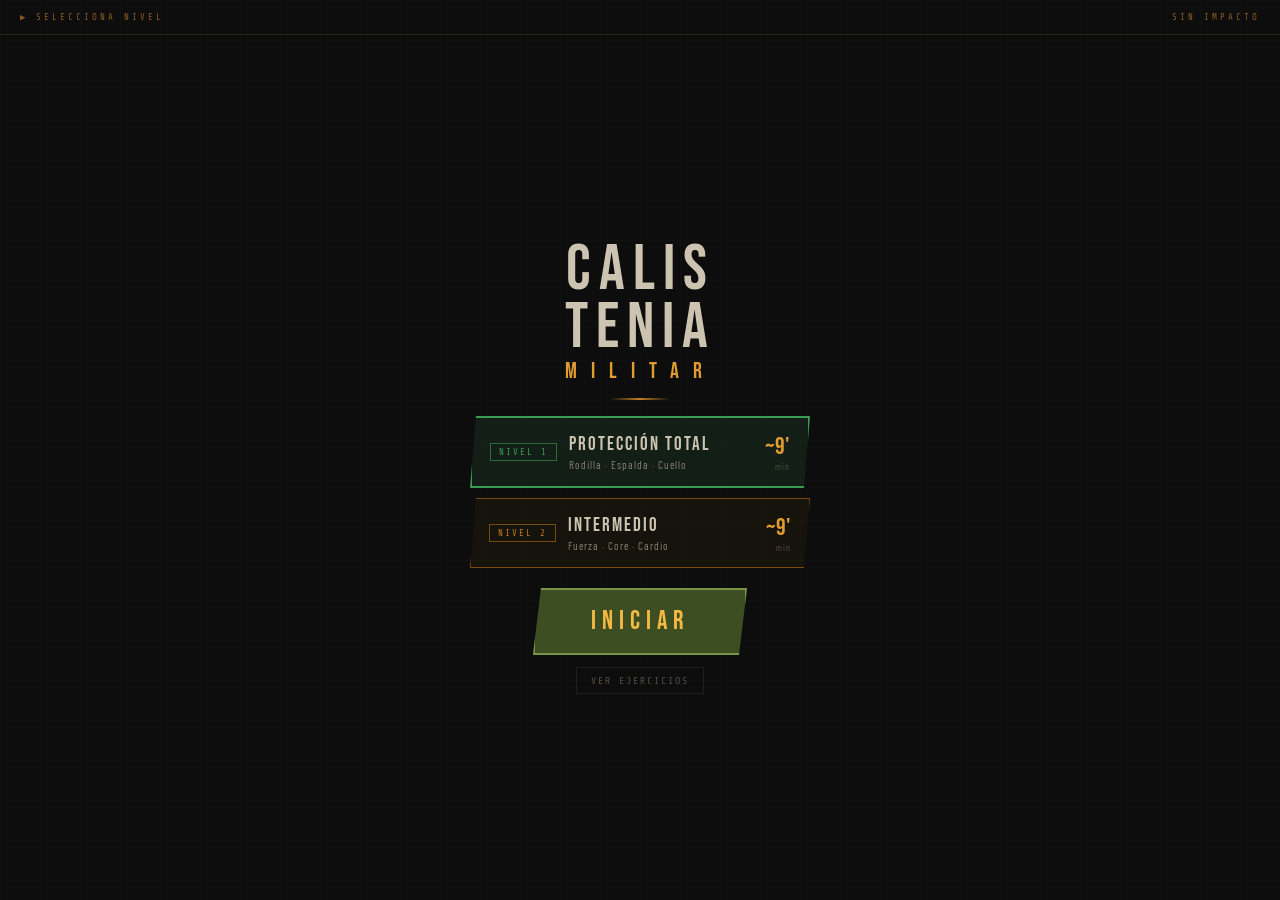
==== calistenia-militar.html @ f446f32b "calistenia app" ====
<!DOCTYPE html>
<html lang="es">
<head>
<meta charset="UTF-8">
<meta name="viewport" content="width=device-width, initial-scale=1.0, user-scalable=no">
<meta name="theme-color" content="#0d0d0d">
<meta name="apple-mobile-web-app-capable" content="yes">
<meta name="mobile-web-app-capable" content="yes">
<title>CALISTENIA MILITAR</title>
<link href="https://fonts.googleapis.com/css2?family=Bebas+Neue&family=Share+Tech+Mono&family=Barlow+Condensed:wght@300;400;600;700&display=swap" rel="stylesheet">
<style>
* { margin:0; padding:0; box-sizing:border-box; -webkit-tap-highlight-color:transparent; user-select:none; }
:root {
  --bg:#0d0d0d; --bg2:#151515; --bg3:#1e1e1e;
  --olive:#3d4f22; --olive2:#5a7032; --olive3:#7a9445;
  --amber:#c17f24; --amber2:#e09c2e; --amber3:#f5b942;
  --rest:#1a4a5c; --rest2:#2a7a9c; --rest3:#3aaecf;
  --text:#ccc4b0; --text2:#8a8070; --text3:#554e42;
  --l1:#2a6b3c; --l1b:#3a9b55;
  --l2:#7a4a0a; --l2b:#c07820;
  --skip:#5c2a0a; --skipb:#c04010; --skipl:#ff6030;
}
html,body { height:100%; overflow:hidden; background:var(--bg); font-family:'Barlow Condensed',sans-serif; color:var(--text); }
.screen { display:none; flex-direction:column; height:100vh; }
.screen.active { display:flex; }

/* ── HOME ── */
#home { background:var(--bg); position:relative; overflow:hidden; }
.home-grid { position:absolute; inset:0; background-image:linear-gradient(rgba(61,79,34,0.07) 1px,transparent 1px),linear-gradient(90deg,rgba(61,79,34,0.07) 1px,transparent 1px); background-size:40px 40px; }
.home-topbar { position:relative; z-index:2; display:flex; justify-content:space-between; align-items:center; padding:12px 20px; border-bottom:1px solid rgba(61,79,34,0.4); }
.top-tag { font-family:'Share Tech Mono',monospace; font-size:9px; letter-spacing:3px; color:var(--amber); opacity:0.7; }
.home-body { flex:1; display:flex; flex-direction:column; align-items:center; justify-content:center; position:relative; z-index:2; padding:16px 20px; gap:0; }
.app-title { font-family:'Bebas Neue',sans-serif; font-size:64px; letter-spacing:8px; line-height:0.9; text-align:center; color:var(--text); }
.app-title span { display:block; font-size:22px; letter-spacing:14px; color:var(--amber2); margin-top:6px; }
.divider { width:60px; height:2px; background:linear-gradient(90deg,transparent,var(--amber),transparent); margin:16px 0; }
.level-selector { width:100%; max-width:340px; display:flex; flex-direction:column; gap:10px; margin-bottom:20px; }
.level-card { border:1px solid; padding:14px 18px; cursor:pointer; display:flex; align-items:center; justify-content:space-between; transition:all 0.2s; clip-path:polygon(6px 0%,100% 0%,calc(100% - 6px) 100%,0% 100%); }
.level-card:active { transform:scale(0.98); }
.level-card.selected { border-width:2px; }
.level-card.lv1 { border-color:var(--l1); background:rgba(42,107,60,0.08); }
.level-card.lv1.selected { border-color:var(--l1b); background:rgba(42,107,60,0.18); }
.level-card.lv2 { border-color:var(--l2); background:rgba(122,74,10,0.08); }
.level-card.lv2.selected { border-color:var(--l2b); background:rgba(122,74,10,0.18); }
.level-badge { font-family:'Share Tech Mono',monospace; font-size:9px; letter-spacing:2px; padding:3px 8px; border:1px solid; }
.lv1 .level-badge { color:var(--l1b); border-color:var(--l1); }
.lv2 .level-badge { color:var(--l2b); border-color:var(--l2); }
.level-info { flex:1; padding:0 12px; }
.level-name { font-family:'Bebas Neue',sans-serif; font-size:19px; letter-spacing:2px; color:var(--text); }
.level-desc { font-size:11px; color:var(--text2); letter-spacing:1px; margin-top:2px; }
.level-stats .ls-v { font-family:'Bebas Neue',sans-serif; font-size:24px; color:var(--amber2); text-align:right; }
.level-stats .ls-l { font-size:9px; letter-spacing:1px; color:var(--text3); text-align:right; }
.btn-start { background:var(--olive); border:2px solid var(--olive3); color:var(--amber3); font-family:'Bebas Neue',sans-serif; font-size:26px; letter-spacing:6px; padding:16px 56px; cursor:pointer; clip-path:polygon(8px 0%,100% 0%,calc(100% - 8px) 100%,0% 100%); transition:all 0.15s; }
.btn-start:active { transform:scale(0.97); }
.btn-text { font-family:'Share Tech Mono',monospace; font-size:10px; letter-spacing:2px; color:var(--text3); background:none; border:1px solid var(--bg3); padding:7px 14px; cursor:pointer; margin-top:12px; }
.btn-text:active { color:var(--text2); }

/* ── COUNTDOWN ── */
.countdown-overlay { display:none; position:fixed; inset:0; background:rgba(0,0,0,0.92); z-index:300; flex-direction:column; align-items:center; justify-content:center; gap:12px; }
.countdown-overlay.active { display:flex; }
.cd-num { font-family:'Bebas Neue',sans-serif; font-size:150px; color:var(--amber3); line-height:1; animation:cdpop 1s ease-out; }
@keyframes cdpop { 0%{transform:scale(1.5);opacity:0} 40%{opacity:1} 100%{transform:scale(1);opacity:1} }
.cd-label { font-family:'Share Tech Mono',monospace; font-size:11px; letter-spacing:6px; color:var(--text2); }

/* ── WORKOUT ── */
#workout { background:var(--bg); position:relative; overflow:hidden; }
.phase-bg { position:absolute; inset:0; opacity:0; transition:opacity 0.4s; pointer-events:none; }
.phase-bg.exercise { background:radial-gradient(ellipse at 50% 40%,rgba(61,79,34,0.14) 0%,transparent 70%); }
.phase-bg.rest { background:radial-gradient(ellipse at 50% 40%,rgba(26,74,92,0.2) 0%,transparent 70%); }
.phase-bg.on { opacity:1; }
.w-topbar { position:relative; z-index:2; display:flex; justify-content:space-between; align-items:center; padding:10px 16px; border-bottom:1px solid var(--bg3); }
.btn-back { font-family:'Share Tech Mono',monospace; font-size:10px; letter-spacing:2px; color:var(--text2); background:none; border:1px solid var(--bg3); padding:5px 10px; cursor:pointer; }
.btn-back:active { color:var(--text); }
.ex-counter { font-family:'Bebas Neue',sans-serif; font-size:17px; letter-spacing:3px; color:var(--text2); }
.ex-counter span { color:var(--amber2); }
.level-indicator { font-family:'Share Tech Mono',monospace; font-size:9px; letter-spacing:2px; padding:4px 8px; border:1px solid; }
.level-indicator.lv1 { color:var(--l1b); border-color:var(--l1); }
.level-indicator.lv2 { color:var(--l2b); border-color:var(--l2); }
.progress-track { position:relative; z-index:2; height:3px; background:var(--bg3); }
.progress-fill { height:100%; background:linear-gradient(90deg,var(--olive2),var(--amber2)); transition:width 0.5s ease; }

/* Main workout */
.w-main { flex:1; display:flex; flex-direction:column; align-items:center; justify-content:space-between; padding:10px 16px 10px; position:relative; z-index:2; }

.phase-tag { font-family:'Share Tech Mono',monospace; font-size:11px; letter-spacing:5px; padding:4px 16px; border:1px solid; transition:all 0.3s; }
.phase-tag.exercise { color:var(--olive3); border-color:var(--olive3); background:rgba(61,79,34,0.15); }
.phase-tag.rest { color:var(--rest3); border-color:var(--rest2); background:rgba(26,74,92,0.18); }

.ex-name { text-align:center; padding:0 8px; }
.ex-name h2 { font-family:'Bebas Neue',sans-serif; font-size:clamp(22px,6vw,40px); letter-spacing:2px; line-height:1.05; color:var(--text); }
.side-tag { font-family:'Bebas Neue',sans-serif; font-size:12px; letter-spacing:4px; padding:2px 10px; margin-top:3px; background:rgba(193,127,36,0.15); border:1px solid var(--amber); color:var(--amber2); display:none; }
.side-tag.visible { display:inline-block; }

/* Ring row */
.ring-row { display:flex; align-items:center; justify-content:center; gap:10px; width:100%; }

/* Botón PAUSA — grande, color neutro */
.btn-pause {
  display:flex; flex-direction:column; align-items:center; justify-content:center;
  width:72px; height:80px; cursor:pointer;
  border:1px solid var(--bg3); background:var(--bg2);
  gap:5px; transition:all 0.15s; flex-shrink:0;
}
.btn-pause:active { background:var(--bg3); transform:scale(0.95); }
.btn-pause .bp-icon { font-size:26px; line-height:1; }
.btn-pause .bp-label { font-family:'Share Tech Mono',monospace; font-size:8px; letter-spacing:1px; color:var(--text2); }

/* Botón SKIP — grande, color naranja/rojo que destaca */
.btn-skip {
  display:flex; flex-direction:column; align-items:center; justify-content:center;
  width:72px; height:80px; cursor:pointer;
  border:1px solid var(--skipb); background:rgba(92,42,10,0.3);
  gap:5px; transition:all 0.15s; flex-shrink:0;
}
.btn-skip:active { background:rgba(92,42,10,0.6); transform:scale(0.95); }
.btn-skip .bs-icon { font-size:26px; line-height:1; color:var(--skipl); }
.btn-skip .bs-label { font-family:'Share Tech Mono',monospace; font-size:8px; letter-spacing:1px; color:var(--skipb); }

/* Anillo */
.ring-wrap { position:relative; width:158px; height:158px; flex-shrink:0; }
.ring-wrap svg { transform:rotate(-90deg); position:absolute; inset:0; }
.ring-bg { fill:none; stroke:var(--bg3); stroke-width:7; }
.ring-fill { fill:none; stroke-width:7; stroke-linecap:butt; transition:stroke-dashoffset 0.9s linear, stroke 0.3s; }
.ring-fill.exercise { stroke:var(--olive3); }
.ring-fill.rest { stroke:var(--rest3); }
.timer-inner { position:absolute; inset:0; display:flex; flex-direction:column; align-items:center; justify-content:center; }
.t-num { font-family:'Bebas Neue',sans-serif; font-size:66px; line-height:1; transition:color 0.3s; }
.t-num.exercise { color:var(--amber3); }
.t-num.rest { color:var(--rest3); }
.t-num.urgent { color:#c0392b; animation:urg 0.45s infinite alternate; }
@keyframes urg { from{opacity:1} to{opacity:0.5} }
.t-unit { font-family:'Share Tech Mono',monospace; font-size:9px; letter-spacing:4px; color:var(--text3); margin-top:-4px; }

/* Panel pausa */
.pause-panel { background:rgba(193,127,36,0.08); border:1px solid rgba(193,127,36,0.3); padding:8px 14px; width:100%; max-width:300px; text-align:center; transition:opacity 0.2s; }
.pause-panel.hidden { opacity:0; pointer-events:none; }
.pause-panel .pp-label { font-family:'Share Tech Mono',monospace; font-size:8px; letter-spacing:3px; color:var(--text3); margin-bottom:4px; }
.pause-panel .pp-next { font-family:'Bebas Neue',sans-serif; font-size:18px; letter-spacing:2px; color:var(--amber2); line-height:1.1; }
.pause-panel .pp-side { font-size:11px; letter-spacing:2px; color:var(--olive3); margin-top:2px; min-height:14px; }
.pause-panel .pp-paused { font-family:'Share Tech Mono',monospace; font-size:9px; letter-spacing:3px; color:var(--rest3); margin-top:4px; display:none; }
.pause-panel .pp-paused.visible { display:block; }

/* Dots */
.dots-row { display:flex; gap:5px; flex-wrap:wrap; justify-content:center; max-width:280px; }
.dot { width:9px; height:9px; border-radius:1px; background:var(--bg3); border:1px solid var(--bg3); transition:all 0.3s; }
.dot.done { background:var(--olive3); border-color:var(--olive3); }
.dot.curr { background:var(--amber2); border-color:var(--amber3); box-shadow:0 0 6px var(--amber3); }

/* ── DONE ── */
#done { background:var(--bg); align-items:center; justify-content:center; gap:14px; padding:40px 24px; text-align:center; }
.done-icon { font-size:60px; }
.done-title { font-family:'Bebas Neue',sans-serif; font-size:56px; letter-spacing:6px; color:var(--amber3); line-height:1; }
.done-sub { font-size:14px; letter-spacing:3px; color:var(--text2); text-transform:uppercase; }
.done-stats { display:flex; gap:48px; margin:6px 0; }
.done-stat .v { font-family:'Bebas Neue',sans-serif; font-size:42px; color:var(--olive3); }
.done-stat .l { font-size:10px; letter-spacing:2px; color:var(--text3); }
.btn-again { background:var(--olive); border:2px solid var(--olive3); color:var(--amber3); font-family:'Bebas Neue',sans-serif; font-size:22px; letter-spacing:5px; padding:14px 44px; cursor:pointer; clip-path:polygon(8px 0%,100% 0%,calc(100% - 8px) 100%,0% 100%); }
.btn-again:active { transform:scale(0.97); }

/* ── MODAL ── */
.modal { display:none; position:fixed; inset:0; background:rgba(0,0,0,0.9); z-index:500; flex-direction:column; }
.modal.active { display:flex; }
.modal-hdr { display:flex; justify-content:space-between; align-items:center; padding:14px 20px; border-bottom:1px solid var(--olive); background:var(--bg2); }
.modal-title { font-family:'Bebas Neue',sans-serif; font-size:22px; letter-spacing:4px; color:var(--amber2); }
.btn-x { font-size:20px; color:var(--text2); background:none; border:none; cursor:pointer; padding:4px 8px; }
.modal-body { flex:1; overflow-y:auto; padding:20px; -webkit-overflow-scrolling:touch; }
.modal-tabs { display:flex; gap:8px; margin-bottom:18px; }
.tab-btn { flex:1; font-family:'Bebas Neue',sans-serif; font-size:16px; letter-spacing:2px; padding:10px; border:1px solid var(--bg3); background:var(--bg3); color:var(--text2); cursor:pointer; }
.tab-btn.active.lv1 { border-color:var(--l1b); color:var(--l1b); background:rgba(42,107,60,0.15); }
.tab-btn.active.lv2 { border-color:var(--l2b); color:var(--l2b); background:rgba(122,74,10,0.15); }
.howto-ex { margin-bottom:20px; border-left:2px solid var(--olive); padding-left:14px; }
.howto-num { font-family:'Share Tech Mono',monospace; font-size:9px; letter-spacing:2px; color:var(--amber); margin-bottom:4px; }
.howto-name { font-family:'Bebas Neue',sans-serif; font-size:19px; letter-spacing:2px; color:var(--text); margin-bottom:5px; }
.howto-how { font-size:13px; line-height:1.7; color:var(--text2); font-weight:300; }
.howto-feel { margin-top:5px; font-size:11px; color:var(--olive3); letter-spacing:1px; }
</style>
</head>
<body>

<!-- HOME -->
<div id="home" class="screen active">
  <div class="home-grid"></div>
  <div class="home-topbar">
    <span class="top-tag">▶ SELECCIONA NIVEL</span>
    <span class="top-tag">SIN IMPACTO</span>
  </div>
  <div class="home-body">
    <div class="app-title">CALIS<br>TENIA<span>MILITAR</span></div>
    <div class="divider"></div>
    <div class="level-selector">
      <div class="level-card lv1 selected" onclick="selectLevel(1)">
        <div class="level-badge">NIVEL 1</div>
        <div class="level-info">
          <div class="level-name">Protección Total</div>
          <div class="level-desc">Rodilla · Espalda · Cuello</div>
        </div>
        <div class="level-stats"><div class="ls-v">~9'</div><div class="ls-l">min</div></div>
      </div>
      <div class="level-card lv2" onclick="selectLevel(2)">
        <div class="level-badge">NIVEL 2</div>
        <div class="level-info">
          <div class="level-name">Intermedio</div>
          <div class="level-desc">Fuerza · Core · Cardio</div>
        </div>
        <div class="level-stats"><div class="ls-v">~9'</div><div class="ls-l">min</div></div>
      </div>
    </div>
    <button class="btn-start" onclick="startCountdown()">INICIAR</button>
    <button class="btn-text" onclick="openModal()">VER EJERCICIOS</button>
  </div>
</div>

<!-- COUNTDOWN -->
<div class="countdown-overlay" id="cdOverlay">
  <div class="cd-num" id="cdNum">3</div>
  <div class="cd-label">PREPÁRATE</div>
</div>

<!-- WORKOUT -->
<div id="workout" class="screen">
  <div class="phase-bg exercise on" id="phaseBg"></div>
  <div class="w-topbar">
    <button class="btn-back" onclick="goHome()">← SALIR</button>
    <div class="ex-counter">EJ <span id="exNum">1</span>/<span id="exTotal">14</span></div>
    <div class="level-indicator lv1" id="levelInd">NV1</div>
  </div>
  <div class="progress-track"><div class="progress-fill" id="progFill" style="width:0%"></div></div>

  <div class="w-main">
    <div class="phase-tag exercise" id="phaseTag">TRABAJO</div>

    <div class="ex-name">
      <h2 id="exName">CARGANDO...</h2>
      <div class="side-tag" id="sideTag"></div>
    </div>

    <div class="ring-row">
      <button class="btn-pause" id="btnPause" onclick="togglePause()">
        <div class="bp-icon" id="pauseIcon">⏸</div>
        <div class="bp-label" id="pauseLabel">PAUSA</div>
      </button>

      <div class="ring-wrap">
        <svg viewBox="0 0 158 158" width="158" height="158">
          <circle class="ring-bg" cx="79" cy="79" r="72"/>
          <circle class="ring-fill exercise" id="ringFill" cx="79" cy="79" r="72"
            stroke-dasharray="452" stroke-dashoffset="0"/>
        </svg>
        <div class="timer-inner">
          <div class="t-num exercise" id="tNum">30</div>
          <div class="t-unit">SEG</div>
        </div>
      </div>

      <button class="btn-skip" onclick="skipPhase()">
        <div class="bs-icon">▶▶</div>
        <div class="bs-label">SKIP</div>
      </button>
    </div>

    <!-- Siguiente ejercicio — siempre visible -->
    <div class="pause-panel" id="nextPanel">
      <div class="pp-label">// SIGUIENTE</div>
      <div class="pp-next" id="ppNext">—</div>
      <div class="pp-side" id="ppSide"></div>
      <div class="pp-paused" id="ppPaused">⏸ EN PAUSA</div>
    </div>

    <div class="dots-row" id="dotsRow"></div>
  </div>
</div>

<!-- DONE -->
<div id="done" class="screen">
  <div class="done-icon">🎖️</div>
  <div class="done-title">MISIÓN<br>CUMPLIDA</div>
  <div class="done-sub" id="doneSub">Nivel 1 completado</div>
  <div class="done-stats">
    <div class="done-stat"><div class="v">14</div><div class="l">Ejercicios</div></div>
    <div class="done-stat"><div class="v">9</div><div class="l">Minutos</div></div>
  </div>
  <button class="btn-again" onclick="startCountdown()">REPETIR</button>
  <button class="btn-text" style="margin-top:10px;" onclick="goHome()">CAMBIAR NIVEL</button>
</div>

<!-- MODAL -->
<div class="modal" id="modal">
  <div class="modal-hdr">
    <span class="modal-title">EJERCICIOS</span>
    <button class="btn-x" onclick="closeModal()">✕</button>
  </div>
  <div class="modal-body">
    <div class="modal-tabs">
      <button class="tab-btn active lv1" id="tab1" onclick="showModalLevel(1)">NIVEL 1</button>
      <button class="tab-btn lv2" id="tab2" onclick="showModalLevel(2)">NIVEL 2</button>
    </div>
    <div id="modalContent"></div>
  </div>
</div>

<script>
const CIRC = 452;
const WORK = 30, REST = 10;

const L1 = [
  { name:"Flexiones Inclinadas Rápidas", short:"Flexiones Inclinadas", how:"Manos en mesa o encimera, cuerpo recto. Baja el pecho y sube rápido.", feel:"Pecho y brazos ardiendo." },
  { name:"Flexiones Manos Abiertas", short:"Flexiones Abiertas", how:"Manos más separadas. Baja lento, sube fuerte.", feel:"Más pecho, menos tensión en hombros." },
  { name:"Plancha Toques de Hombro", short:"Plancha Toques", how:"Plancha alta. Toca hombro derecho con mano izquierda y al revés. Core apretado.", feel:"Core trabajando muchísimo." },
  { name:"Plancha Baja con Avance", short:"Plancha Avance", how:"Antebrazos en el suelo. Mueve el cuerpo adelante y atrás. Abdomen firme.", feel:"Abdomen y hombros temblando." },
  { name:"Sentadilla Isométrica", short:"Wall Sit", how:"Espalda contra la pared. Rodillas a 90° o más arriba. Mantén.", feel:"Cuádriceps quemando." },
  { name:"Sentadilla Lenta 5-5-5", short:"Sentadilla Lenta", how:"5s bajando, 5s abajo, 5s subiendo. Control total.", feel:"Tensión máxima en piernas y glúteos." },
  { name:"Zancada Estática — Pierna Derecha", short:"Zancada Dcha", how:"Pie derecho adelante. Baja hasta donde no moleste. Tensión continua.", feel:"Glúteo y pierna delantera.", side:"PIERNA DERECHA" },
  { name:"Zancada Estática — Pierna Izquierda", short:"Zancada Izda", how:"Pie izquierdo adelante. Misma tensión continua.", feel:"Glúteo y pierna delantera.", side:"PIERNA IZQUIERDA" },
  { name:"Puente Glúteos — Pierna Derecha", short:"Puente Dcha", how:"Boca arriba. Pierna derecha apoyada, izquierda extendida. Sube cadera.", feel:"Glúteo ardiendo.", side:"PIERNA DERECHA" },
  { name:"Puente Glúteos — Pierna Izquierda", short:"Puente Izda", how:"Pierna izquierda apoyada, derecha extendida. Sube cadera.", feel:"Glúteo ardiendo.", side:"PIERNA IZQUIERDA" },
  { name:"Marcha Militar Explosiva", short:"Marcha Militar", how:"Rodillas altas, brazos fuertes. Ritmo rápido sin saltar.", feel:"Pulso subiendo rápido." },
  { name:"Shadow Boxing Potente", short:"Shadow Boxing", how:"Golpes rápidos: jab, cross. Torso firme, pies sin saltar.", feel:"Hombros, core y cardio a tope." },
  { name:"Rodillas Alternas al Pecho", short:"Rodillas al Pecho", how:"Sube una rodilla al pecho, luego la otra. Rápido, sin saltar.", feel:"Abdomen y cardio." },
  { name:"Skaters sin Salto", short:"Skaters", how:"Paso lateral grande. Mano hacia pie contrario. Sin saltar.", feel:"Piernas, glúteos y cardio." }
];

const L2 = [
  { name:"Flexiones Inclinadas Explosivas", short:"Flexiones Explosivas", how:"Baja controlando, sube rápido y potente.", feel:"Pecho, tríceps y explosividad." },
  { name:"Flexiones Diamante en Mesa", short:"Flexiones Diamante", how:"Manos juntas formando diamante. Baja lento, sube fuerte.", feel:"Tríceps y core a tope." },
  { name:"Plancha con Desplazamiento Lateral", short:"Plancha Lateral", how:"Plancha alta. Camina con manos y pies a un lado y al otro.", feel:"Core, hombros y estabilidad." },
  { name:"Plancha Baja + Elevación de Pierna", short:"Plancha + Pierna", how:"Antebrazos en el suelo. Eleva una pierna, luego la otra alternando.", feel:"Abdomen y glúteos a tope." },
  { name:"Sentadilla Isométrica Profunda", short:"Wall Sit Profundo", how:"Espalda en pared, un poco más abajo. Mantén 30s.", feel:"Cuádriceps quemando más fuerte." },
  { name:"Sentadilla 3-1-3", short:"Sentadilla 3-1-3", how:"3s bajando, 1s abajo, 3s subiendo. Control absoluto.", feel:"Tensión máxima en piernas y glúteos." },
  { name:"Zancada Profunda — Pierna Derecha", short:"Zancada Dcha", how:"Pie derecho adelante. Baja más profundo, sin rebote.", feel:"Glúteo y pierna al máximo.", side:"PIERNA DERECHA" },
  { name:"Zancada Profunda — Pierna Izquierda", short:"Zancada Izda", how:"Pie izquierdo adelante. Misma profundidad, sin rebote.", feel:"Glúteo y pierna al máximo.", side:"PIERNA IZQUIERDA" },
  { name:"Puente con Pausa — Pierna Derecha", short:"Puente Pausa Dcha", how:"Pierna derecha apoyada. Sube y mantén 2s arriba apretando glúteo.", feel:"Glúteo ardiendo con más intensidad.", side:"PIERNA DERECHA" },
  { name:"Puente con Pausa — Pierna Izquierda", short:"Puente Pausa Izda", how:"Pierna izquierda apoyada. Sube y mantén 2s arriba.", feel:"Glúteo ardiendo.", side:"PIERNA IZQUIERDA" },
  { name:"Marcha Militar Muy Explosiva", short:"Marcha Explosiva", how:"Rodillas muy altas, brazos potentes. Ritmo máximo sin saltar.", feel:"Cardio disparado." },
  { name:"Shadow Boxing con Giros de Torso", short:"Shadow + Giros", how:"Golpes rápidos + giro de torso en cada golpe. Pies firmes.", feel:"Hombros, core y cardio a tope." },
  { name:"Rodillas al Pecho Rápidas", short:"Rodillas Rápidas", how:"Ritmo máximo alternando rodillas. Sin impacto.", feel:"Abdomen y cardio al límite." },
  { name:"Skaters Amplios sin Salto", short:"Skaters Amplios", how:"Paso lateral muy amplio. Torso inclinado hacia el pie.", feel:"Piernas, glúteos y cardio alto." }
];

let selectedLevel = 1;
let sequence = [];
let curStep = 0;
let phase = 'exercise';
let timeLeft = WORK;
let ticker = null;
let paused = false;
let ac = null;

function selectLevel(n) {
  selectedLevel = n;
  document.querySelectorAll('.level-card').forEach((c,i) => c.classList.toggle('selected', i+1===n));
}

function audio() { if (!ac) ac = new (window.AudioContext || window.webkitAudioContext)(); }
function beep(freq=880, dur=0.12, vol=0.35) {
  try {
    const o = ac.createOscillator(), g = ac.createGain();
    o.connect(g); g.connect(ac.destination);
    o.frequency.value = freq; o.type = 'square';
    g.gain.setValueAtTime(vol, ac.currentTime);
    g.gain.exponentialRampToValueAtTime(0.001, ac.currentTime + dur);
    o.start(); o.stop(ac.currentTime + dur);
  } catch(e) {}
}
function bStart() { beep(660,0.1); setTimeout(()=>beep(880,0.15),120); }
function bRest()  { beep(440,0.2,0.3); }
function bDone()  { [0,200,400,700].forEach((d,i)=>setTimeout(()=>beep([523,659,784,1047][i],0.25),d)); }

function startCountdown() {
  audio(); show('home');
  const ov = document.getElementById('cdOverlay');
  const nm = document.getElementById('cdNum');
  ov.classList.add('active');
  let n = 3; nm.textContent = n; beep(440,0.1);
  const iv = setInterval(()=>{
    n--;
    if (n<=0) { clearInterval(iv); ov.classList.remove('active'); beginWorkout(); }
    else {
      nm.textContent = n;
      nm.style.animation='none'; void nm.offsetWidth; nm.style.animation='cdpop 1s ease-out';
      beep(440,0.1);
    }
  }, 1000);
}

function beginWorkout() {
  sequence = selectedLevel===1 ? L1 : L2;
  curStep=0; phase='exercise'; timeLeft=WORK; paused=false;
  const li = document.getElementById('levelInd');
  li.textContent = 'NV'+selectedLevel;
  li.className = 'level-indicator lv'+selectedLevel;
  document.getElementById('exTotal').textContent = sequence.length;
  document.getElementById('doneSub').textContent = 'Nivel '+selectedLevel+' completado';
  buildDots(); updateUI(); show('workout'); bStart(); tick();
}

function tick() {
  clearInterval(ticker);
  ticker = setInterval(()=>{
    if (paused) return;
    timeLeft--;
    if (timeLeft<=3 && timeLeft>0) beep(600,0.07,0.18);
    if (timeLeft<=0) { next(); return; }
    updateTimer();
  }, 1000);
}

function next() {
  if (phase==='exercise') {
    if (curStep>=sequence.length-1) { clearInterval(ticker); bDone(); show('done'); return; }
    phase='rest'; timeLeft=REST; bRest();
  } else {
    curStep++; phase='exercise'; timeLeft=WORK; bStart();
  }
  updateUI(); updateTimer();
}

function updateUI() {
  const isW = phase==='exercise';
  const ex = sequence[curStep];

  document.getElementById('phaseTag').textContent = isW ? 'TRABAJO' : 'DESCANSO';
  document.getElementById('phaseTag').className = 'phase-tag '+phase;
  document.getElementById('phaseBg').className = 'phase-bg '+phase+' on';
  document.getElementById('exName').textContent = isW ? ex.name : '— DESCANSA —';
  document.getElementById('exNum').textContent = curStep+1;

  const st = document.getElementById('sideTag');
  if (isW && ex.side) { st.textContent=ex.side; st.className='side-tag visible'; }
  else { st.className='side-tag'; }

  // Siguiente — siempre visible
  const ni = phase==='rest' ? curStep+1 : curStep+1;
  const nextEx = ni < sequence.length ? sequence[ni] : null;
  if (nextEx) {
    document.getElementById('ppNext').textContent = nextEx.name;
    document.getElementById('ppSide').textContent = nextEx.side || '';
    document.getElementById('nextPanel').classList.remove('hidden');
  } else {
    document.getElementById('ppNext').textContent = '¡ÚLTIMO EJERCICIO!';
    document.getElementById('ppSide').textContent = '';
  }

  document.getElementById('progFill').style.width = (curStep/sequence.length*100)+'%';
  document.getElementById('ringFill').className = 'ring-fill '+phase;
  updateDots();
  updateTimer();
}

function updateTimer() {
  const maxT = phase==='exercise' ? WORK : REST;
  document.getElementById('ringFill').style.strokeDashoffset = CIRC*(1-timeLeft/maxT);
  const n = document.getElementById('tNum');
  n.textContent = timeLeft;
  n.className = 't-num '+(timeLeft<=3 ? 'urgent' : phase);
}

function buildDots() {
  document.getElementById('dotsRow').innerHTML = sequence.map((_,i)=>`<div class="dot" id="d${i}"></div>`).join('');
}
function updateDots() {
  sequence.forEach((_,i)=>{
    const d=document.getElementById('d'+i);
    if(d) d.className='dot'+(i<curStep?' done':i===curStep?' curr':'');
  });
}

function togglePause() {
  paused=!paused;
  document.getElementById('pauseIcon').textContent = paused ? '▶' : '⏸';
  document.getElementById('pauseLabel').textContent = paused ? 'SEGUIR' : 'PAUSA';
  document.getElementById('ppPaused').className = 'pp-paused'+(paused?' visible':'');
}

function skipPhase() { timeLeft=0; next(); }
function goHome() { clearInterval(ticker); paused=false; show('home'); }
function show(id) { document.querySelectorAll('.screen').forEach(s=>s.classList.remove('active')); document.getElementById(id).classList.add('active'); }

function openModal() { showModalLevel(selectedLevel); document.getElementById('modal').classList.add('active'); }
function closeModal() { document.getElementById('modal').classList.remove('active'); }
function showModalLevel(n) {
  ['tab1','tab2'].forEach((id,i)=>{
    document.getElementById(id).className='tab-btn'+(i+1===n?' active lv'+n:'');
  });
  const list = n===1 ? L1 : L2;
  document.getElementById('modalContent').innerHTML = list.map((e,i)=>`
    <div class="howto-ex">
      <div class="howto-num">// EJ ${String(i+1).padStart(2,'0')}${e.side?' · '+e.side:''}</div>
      <div class="howto-name">${e.name}</div>
      <div class="howto-how">${e.how}</div>
      <div class="howto-feel">⚡ ${e.feel}</div>
    </div>`).join('');
}
</script>
</body>
</html>
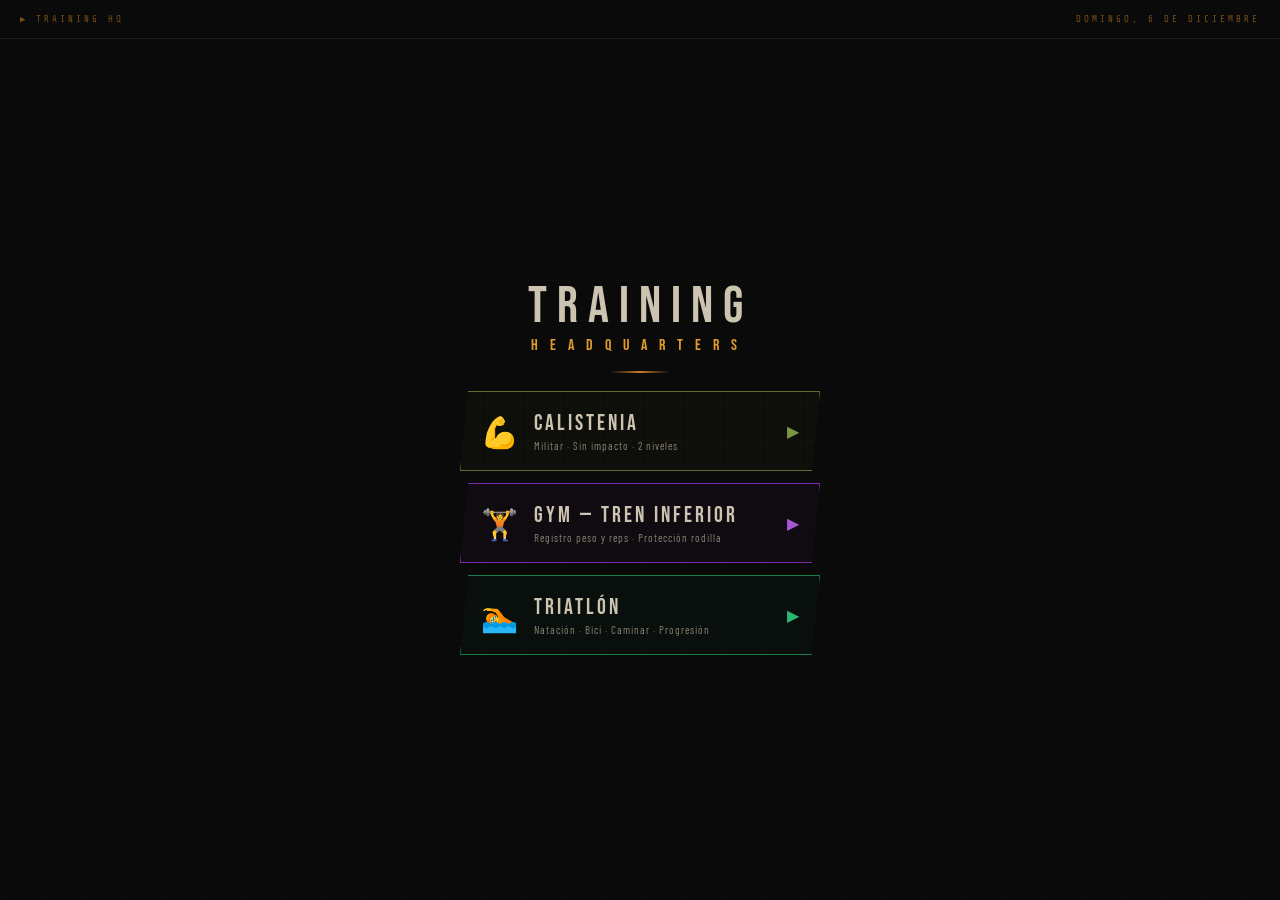
==== commit ee090f17: "training hq" ====
--- a/calistenia-militar.html
+++ b/calistenia-militar.html
@@ -3,491 +3,607 @@
 <head>
 <meta charset="UTF-8">
 <meta name="viewport" content="width=device-width, initial-scale=1.0, user-scalable=no">
-<meta name="theme-color" content="#0d0d0d">
+<meta name="theme-color" content="#0a0a0a">
 <meta name="apple-mobile-web-app-capable" content="yes">
 <meta name="mobile-web-app-capable" content="yes">
-<title>CALISTENIA MILITAR</title>
+<title>TRAINING HQ</title>
 <link href="https://fonts.googleapis.com/css2?family=Bebas+Neue&family=Share+Tech+Mono&family=Barlow+Condensed:wght@300;400;600;700&display=swap" rel="stylesheet">
 <style>
-* { margin:0; padding:0; box-sizing:border-box; -webkit-tap-highlight-color:transparent; user-select:none; }
-:root {
-  --bg:#0d0d0d; --bg2:#151515; --bg3:#1e1e1e;
-  --olive:#3d4f22; --olive2:#5a7032; --olive3:#7a9445;
-  --amber:#c17f24; --amber2:#e09c2e; --amber3:#f5b942;
-  --rest:#1a4a5c; --rest2:#2a7a9c; --rest3:#3aaecf;
-  --text:#ccc4b0; --text2:#8a8070; --text3:#554e42;
-  --l1:#2a6b3c; --l1b:#3a9b55;
-  --l2:#7a4a0a; --l2b:#c07820;
-  --skip:#5c2a0a; --skipb:#c04010; --skipl:#ff6030;
-}
-html,body { height:100%; overflow:hidden; background:var(--bg); font-family:'Barlow Condensed',sans-serif; color:var(--text); }
-.screen { display:none; flex-direction:column; height:100vh; }
-.screen.active { display:flex; }
-
-/* ── HOME ── */
-#home { background:var(--bg); position:relative; overflow:hidden; }
-.home-grid { position:absolute; inset:0; background-image:linear-gradient(rgba(61,79,34,0.07) 1px,transparent 1px),linear-gradient(90deg,rgba(61,79,34,0.07) 1px,transparent 1px); background-size:40px 40px; }
-.home-topbar { position:relative; z-index:2; display:flex; justify-content:space-between; align-items:center; padding:12px 20px; border-bottom:1px solid rgba(61,79,34,0.4); }
-.top-tag { font-family:'Share Tech Mono',monospace; font-size:9px; letter-spacing:3px; color:var(--amber); opacity:0.7; }
-.home-body { flex:1; display:flex; flex-direction:column; align-items:center; justify-content:center; position:relative; z-index:2; padding:16px 20px; gap:0; }
-.app-title { font-family:'Bebas Neue',sans-serif; font-size:64px; letter-spacing:8px; line-height:0.9; text-align:center; color:var(--text); }
-.app-title span { display:block; font-size:22px; letter-spacing:14px; color:var(--amber2); margin-top:6px; }
-.divider { width:60px; height:2px; background:linear-gradient(90deg,transparent,var(--amber),transparent); margin:16px 0; }
-.level-selector { width:100%; max-width:340px; display:flex; flex-direction:column; gap:10px; margin-bottom:20px; }
-.level-card { border:1px solid; padding:14px 18px; cursor:pointer; display:flex; align-items:center; justify-content:space-between; transition:all 0.2s; clip-path:polygon(6px 0%,100% 0%,calc(100% - 6px) 100%,0% 100%); }
-.level-card:active { transform:scale(0.98); }
-.level-card.selected { border-width:2px; }
-.level-card.lv1 { border-color:var(--l1); background:rgba(42,107,60,0.08); }
-.level-card.lv1.selected { border-color:var(--l1b); background:rgba(42,107,60,0.18); }
-.level-card.lv2 { border-color:var(--l2); background:rgba(122,74,10,0.08); }
-.level-card.lv2.selected { border-color:var(--l2b); background:rgba(122,74,10,0.18); }
-.level-badge { font-family:'Share Tech Mono',monospace; font-size:9px; letter-spacing:2px; padding:3px 8px; border:1px solid; }
-.lv1 .level-badge { color:var(--l1b); border-color:var(--l1); }
-.lv2 .level-badge { color:var(--l2b); border-color:var(--l2); }
-.level-info { flex:1; padding:0 12px; }
-.level-name { font-family:'Bebas Neue',sans-serif; font-size:19px; letter-spacing:2px; color:var(--text); }
-.level-desc { font-size:11px; color:var(--text2); letter-spacing:1px; margin-top:2px; }
-.level-stats .ls-v { font-family:'Bebas Neue',sans-serif; font-size:24px; color:var(--amber2); text-align:right; }
-.level-stats .ls-l { font-size:9px; letter-spacing:1px; color:var(--text3); text-align:right; }
-.btn-start { background:var(--olive); border:2px solid var(--olive3); color:var(--amber3); font-family:'Bebas Neue',sans-serif; font-size:26px; letter-spacing:6px; padding:16px 56px; cursor:pointer; clip-path:polygon(8px 0%,100% 0%,calc(100% - 8px) 100%,0% 100%); transition:all 0.15s; }
-.btn-start:active { transform:scale(0.97); }
-.btn-text { font-family:'Share Tech Mono',monospace; font-size:10px; letter-spacing:2px; color:var(--text3); background:none; border:1px solid var(--bg3); padding:7px 14px; cursor:pointer; margin-top:12px; }
-.btn-text:active { color:var(--text2); }
-
-/* ── COUNTDOWN ── */
-.countdown-overlay { display:none; position:fixed; inset:0; background:rgba(0,0,0,0.92); z-index:300; flex-direction:column; align-items:center; justify-content:center; gap:12px; }
-.countdown-overlay.active { display:flex; }
-.cd-num { font-family:'Bebas Neue',sans-serif; font-size:150px; color:var(--amber3); line-height:1; animation:cdpop 1s ease-out; }
-@keyframes cdpop { 0%{transform:scale(1.5);opacity:0} 40%{opacity:1} 100%{transform:scale(1);opacity:1} }
-.cd-label { font-family:'Share Tech Mono',monospace; font-size:11px; letter-spacing:6px; color:var(--text2); }
-
-/* ── WORKOUT ── */
-#workout { background:var(--bg); position:relative; overflow:hidden; }
-.phase-bg { position:absolute; inset:0; opacity:0; transition:opacity 0.4s; pointer-events:none; }
-.phase-bg.exercise { background:radial-gradient(ellipse at 50% 40%,rgba(61,79,34,0.14) 0%,transparent 70%); }
-.phase-bg.rest { background:radial-gradient(ellipse at 50% 40%,rgba(26,74,92,0.2) 0%,transparent 70%); }
-.phase-bg.on { opacity:1; }
-.w-topbar { position:relative; z-index:2; display:flex; justify-content:space-between; align-items:center; padding:10px 16px; border-bottom:1px solid var(--bg3); }
-.btn-back { font-family:'Share Tech Mono',monospace; font-size:10px; letter-spacing:2px; color:var(--text2); background:none; border:1px solid var(--bg3); padding:5px 10px; cursor:pointer; }
-.btn-back:active { color:var(--text); }
-.ex-counter { font-family:'Bebas Neue',sans-serif; font-size:17px; letter-spacing:3px; color:var(--text2); }
-.ex-counter span { color:var(--amber2); }
-.level-indicator { font-family:'Share Tech Mono',monospace; font-size:9px; letter-spacing:2px; padding:4px 8px; border:1px solid; }
-.level-indicator.lv1 { color:var(--l1b); border-color:var(--l1); }
-.level-indicator.lv2 { color:var(--l2b); border-color:var(--l2); }
-.progress-track { position:relative; z-index:2; height:3px; background:var(--bg3); }
-.progress-fill { height:100%; background:linear-gradient(90deg,var(--olive2),var(--amber2)); transition:width 0.5s ease; }
-
-/* Main workout */
-.w-main { flex:1; display:flex; flex-direction:column; align-items:center; justify-content:space-between; padding:10px 16px 10px; position:relative; z-index:2; }
-
-.phase-tag { font-family:'Share Tech Mono',monospace; font-size:11px; letter-spacing:5px; padding:4px 16px; border:1px solid; transition:all 0.3s; }
-.phase-tag.exercise { color:var(--olive3); border-color:var(--olive3); background:rgba(61,79,34,0.15); }
-.phase-tag.rest { color:var(--rest3); border-color:var(--rest2); background:rgba(26,74,92,0.18); }
-
-.ex-name { text-align:center; padding:0 8px; }
-.ex-name h2 { font-family:'Bebas Neue',sans-serif; font-size:clamp(22px,6vw,40px); letter-spacing:2px; line-height:1.05; color:var(--text); }
-.side-tag { font-family:'Bebas Neue',sans-serif; font-size:12px; letter-spacing:4px; padding:2px 10px; margin-top:3px; background:rgba(193,127,36,0.15); border:1px solid var(--amber); color:var(--amber2); display:none; }
-.side-tag.visible { display:inline-block; }
-
-/* Ring row */
-.ring-row { display:flex; align-items:center; justify-content:center; gap:10px; width:100%; }
-
-/* Botón PAUSA — grande, color neutro */
-.btn-pause {
-  display:flex; flex-direction:column; align-items:center; justify-content:center;
-  width:72px; height:80px; cursor:pointer;
-  border:1px solid var(--bg3); background:var(--bg2);
-  gap:5px; transition:all 0.15s; flex-shrink:0;
-}
-.btn-pause:active { background:var(--bg3); transform:scale(0.95); }
-.btn-pause .bp-icon { font-size:26px; line-height:1; }
-.btn-pause .bp-label { font-family:'Share Tech Mono',monospace; font-size:8px; letter-spacing:1px; color:var(--text2); }
-
-/* Botón SKIP — grande, color naranja/rojo que destaca */
-.btn-skip {
-  display:flex; flex-direction:column; align-items:center; justify-content:center;
-  width:72px; height:80px; cursor:pointer;
-  border:1px solid var(--skipb); background:rgba(92,42,10,0.3);
-  gap:5px; transition:all 0.15s; flex-shrink:0;
-}
-.btn-skip:active { background:rgba(92,42,10,0.6); transform:scale(0.95); }
-.btn-skip .bs-icon { font-size:26px; line-height:1; color:var(--skipl); }
-.btn-skip .bs-label { font-family:'Share Tech Mono',monospace; font-size:8px; letter-spacing:1px; color:var(--skipb); }
-
-/* Anillo */
-.ring-wrap { position:relative; width:158px; height:158px; flex-shrink:0; }
-.ring-wrap svg { transform:rotate(-90deg); position:absolute; inset:0; }
-.ring-bg { fill:none; stroke:var(--bg3); stroke-width:7; }
-.ring-fill { fill:none; stroke-width:7; stroke-linecap:butt; transition:stroke-dashoffset 0.9s linear, stroke 0.3s; }
-.ring-fill.exercise { stroke:var(--olive3); }
-.ring-fill.rest { stroke:var(--rest3); }
-.timer-inner { position:absolute; inset:0; display:flex; flex-direction:column; align-items:center; justify-content:center; }
-.t-num { font-family:'Bebas Neue',sans-serif; font-size:66px; line-height:1; transition:color 0.3s; }
-.t-num.exercise { color:var(--amber3); }
-.t-num.rest { color:var(--rest3); }
-.t-num.urgent { color:#c0392b; animation:urg 0.45s infinite alternate; }
-@keyframes urg { from{opacity:1} to{opacity:0.5} }
-.t-unit { font-family:'Share Tech Mono',monospace; font-size:9px; letter-spacing:4px; color:var(--text3); margin-top:-4px; }
-
-/* Panel pausa */
-.pause-panel { background:rgba(193,127,36,0.08); border:1px solid rgba(193,127,36,0.3); padding:8px 14px; width:100%; max-width:300px; text-align:center; transition:opacity 0.2s; }
-.pause-panel.hidden { opacity:0; pointer-events:none; }
-.pause-panel .pp-label { font-family:'Share Tech Mono',monospace; font-size:8px; letter-spacing:3px; color:var(--text3); margin-bottom:4px; }
-.pause-panel .pp-next { font-family:'Bebas Neue',sans-serif; font-size:18px; letter-spacing:2px; color:var(--amber2); line-height:1.1; }
-.pause-panel .pp-side { font-size:11px; letter-spacing:2px; color:var(--olive3); margin-top:2px; min-height:14px; }
-.pause-panel .pp-paused { font-family:'Share Tech Mono',monospace; font-size:9px; letter-spacing:3px; color:var(--rest3); margin-top:4px; display:none; }
-.pause-panel .pp-paused.visible { display:block; }
-
-/* Dots */
-.dots-row { display:flex; gap:5px; flex-wrap:wrap; justify-content:center; max-width:280px; }
-.dot { width:9px; height:9px; border-radius:1px; background:var(--bg3); border:1px solid var(--bg3); transition:all 0.3s; }
-.dot.done { background:var(--olive3); border-color:var(--olive3); }
-.dot.curr { background:var(--amber2); border-color:var(--amber3); box-shadow:0 0 6px var(--amber3); }
-
-/* ── DONE ── */
-#done { background:var(--bg); align-items:center; justify-content:center; gap:14px; padding:40px 24px; text-align:center; }
-.done-icon { font-size:60px; }
-.done-title { font-family:'Bebas Neue',sans-serif; font-size:56px; letter-spacing:6px; color:var(--amber3); line-height:1; }
-.done-sub { font-size:14px; letter-spacing:3px; color:var(--text2); text-transform:uppercase; }
-.done-stats { display:flex; gap:48px; margin:6px 0; }
-.done-stat .v { font-family:'Bebas Neue',sans-serif; font-size:42px; color:var(--olive3); }
-.done-stat .l { font-size:10px; letter-spacing:2px; color:var(--text3); }
-.btn-again { background:var(--olive); border:2px solid var(--olive3); color:var(--amber3); font-family:'Bebas Neue',sans-serif; font-size:22px; letter-spacing:5px; padding:14px 44px; cursor:pointer; clip-path:polygon(8px 0%,100% 0%,calc(100% - 8px) 100%,0% 100%); }
-.btn-again:active { transform:scale(0.97); }
-
-/* ── MODAL ── */
-.modal { display:none; position:fixed; inset:0; background:rgba(0,0,0,0.9); z-index:500; flex-direction:column; }
-.modal.active { display:flex; }
-.modal-hdr { display:flex; justify-content:space-between; align-items:center; padding:14px 20px; border-bottom:1px solid var(--olive); background:var(--bg2); }
-.modal-title { font-family:'Bebas Neue',sans-serif; font-size:22px; letter-spacing:4px; color:var(--amber2); }
-.btn-x { font-size:20px; color:var(--text2); background:none; border:none; cursor:pointer; padding:4px 8px; }
-.modal-body { flex:1; overflow-y:auto; padding:20px; -webkit-overflow-scrolling:touch; }
-.modal-tabs { display:flex; gap:8px; margin-bottom:18px; }
-.tab-btn { flex:1; font-family:'Bebas Neue',sans-serif; font-size:16px; letter-spacing:2px; padding:10px; border:1px solid var(--bg3); background:var(--bg3); color:var(--text2); cursor:pointer; }
-.tab-btn.active.lv1 { border-color:var(--l1b); color:var(--l1b); background:rgba(42,107,60,0.15); }
-.tab-btn.active.lv2 { border-color:var(--l2b); color:var(--l2b); background:rgba(122,74,10,0.15); }
-.howto-ex { margin-bottom:20px; border-left:2px solid var(--olive); padding-left:14px; }
-.howto-num { font-family:'Share Tech Mono',monospace; font-size:9px; letter-spacing:2px; color:var(--amber); margin-bottom:4px; }
-.howto-name { font-family:'Bebas Neue',sans-serif; font-size:19px; letter-spacing:2px; color:var(--text); margin-bottom:5px; }
-.howto-how { font-size:13px; line-height:1.7; color:var(--text2); font-weight:300; }
-.howto-feel { margin-top:5px; font-size:11px; color:var(--olive3); letter-spacing:1px; }
+*{margin:0;padding:0;box-sizing:border-box;-webkit-tap-highlight-color:transparent;user-select:none;}
+:root{
+  --bg:#0a0a0a;--bg2:#131313;--bg3:#1c1c1c;--bg4:#242424;
+  --olive:#3d4f22;--olive2:#5a7032;--olive3:#7a9445;
+  --amber:#c17f24;--amber2:#e09c2e;--amber3:#f5b942;
+  --rest:#1a4a5c;--rest2:#2a7a9c;--rest3:#3aaecf;
+  --gym:#4a1a6b;--gym2:#7a2aab;--gym3:#a855d4;
+  --tri:#0a4a2a;--tri2:#1a7a4a;--tri3:#2ab870;
+  --text:#ccc4b0;--text2:#8a8070;--text3:#4a4438;
+  --l1:#2a6b3c;--l1b:#3a9b55;--l2:#7a4a0a;--l2b:#c07820;
+  --skipl:#ff6030;--skipb:#c04010;
+}
+html,body{height:100%;overflow:hidden;background:var(--bg);font-family:'Barlow Condensed',sans-serif;color:var(--text);}
+.screen{display:none;flex-direction:column;height:100vh;overflow:hidden;}
+.screen.active{display:flex;}
+
+/* MENU */
+#menu{background:var(--bg);position:relative;overflow:hidden;}
+.menu-grid{position:absolute;inset:0;background-image:linear-gradient(rgba(61,79,34,0.06) 1px,transparent 1px),linear-gradient(90deg,rgba(61,79,34,0.06) 1px,transparent 1px);background-size:40px 40px;}
+.menu-top{position:relative;z-index:2;display:flex;justify-content:space-between;align-items:center;padding:14px 20px;border-bottom:1px solid rgba(61,79,34,0.3);}
+.menu-tag{font-family:'Share Tech Mono',monospace;font-size:9px;letter-spacing:3px;color:var(--amber);opacity:0.6;}
+.menu-body{flex:1;display:flex;flex-direction:column;align-items:center;justify-content:center;position:relative;z-index:2;padding:20px;gap:0;}
+.app-title{font-family:'Bebas Neue',sans-serif;font-size:52px;letter-spacing:10px;line-height:0.9;text-align:center;color:var(--text);}
+.app-title span{display:block;font-size:16px;letter-spacing:12px;color:var(--amber2);margin-top:8px;}
+.divider{width:60px;height:2px;background:linear-gradient(90deg,transparent,var(--amber),transparent);margin:18px 0;}
+.menu-modules{width:100%;max-width:360px;display:flex;flex-direction:column;gap:12px;}
+.mod-card{border:1px solid;padding:18px 20px;cursor:pointer;display:flex;align-items:center;gap:16px;transition:all 0.2s;clip-path:polygon(8px 0%,100% 0%,calc(100% - 8px) 100%,0% 100%);}
+.mod-card:active{transform:scale(0.98);}
+.mod-card.cali{border-color:var(--olive2);background:rgba(61,79,34,0.08);}
+.mod-card.gym{border-color:var(--gym2);background:rgba(74,26,107,0.08);}
+.mod-card.tri{border-color:var(--tri2);background:rgba(10,74,42,0.08);}
+.mod-icon{font-size:30px;line-height:1;flex-shrink:0;}
+.mod-info{flex:1;}
+.mod-name{font-family:'Bebas Neue',sans-serif;font-size:22px;letter-spacing:3px;color:var(--text);}
+.mod-desc{font-size:11px;letter-spacing:1px;color:var(--text2);margin-top:2px;}
+.mod-arr{font-size:16px;}
+.mod-card.cali .mod-arr{color:var(--olive3);}
+.mod-card.gym .mod-arr{color:var(--gym3);}
+.mod-card.tri .mod-arr{color:var(--tri3);}
+
+/* SHARED */
+.topbar{display:flex;justify-content:space-between;align-items:center;padding:10px 16px;border-bottom:1px solid var(--bg3);flex-shrink:0;}
+.btn-back{font-family:'Share Tech Mono',monospace;font-size:10px;letter-spacing:2px;color:var(--text2);background:none;border:1px solid var(--bg3);padding:5px 10px;cursor:pointer;}
+.btn-back:active{color:var(--text);}
+.scr-title{font-family:'Bebas Neue',sans-serif;font-size:18px;letter-spacing:4px;}
+.scr-title.cali{color:var(--olive3);}
+.scr-title.gym{color:var(--gym3);}
+.scr-title.tri{color:var(--tri3);}
+.btn-sm{font-family:'Share Tech Mono',monospace;font-size:10px;letter-spacing:2px;color:var(--text3);background:none;border:1px solid var(--bg3);padding:5px 10px;cursor:pointer;}
+.btn-sm:active{color:var(--text2);}
+
+/* CALISTENIA HOME */
+#cali{background:var(--bg);}
+.cali-body{flex:1;display:flex;flex-direction:column;align-items:center;justify-content:center;padding:16px 20px;overflow-y:auto;}
+.lv-selector{width:100%;max-width:340px;display:flex;flex-direction:column;gap:10px;margin-bottom:20px;}
+.lv-card{border:1px solid;padding:14px 18px;cursor:pointer;display:flex;align-items:center;justify-content:space-between;transition:all 0.2s;clip-path:polygon(6px 0%,100% 0%,calc(100% - 6px) 100%,0% 100%);}
+.lv-card:active{transform:scale(0.98);}
+.lv-card.selected{border-width:2px;}
+.lv-card.lv1{border-color:var(--l1);background:rgba(42,107,60,0.08);}
+.lv-card.lv1.selected{border-color:var(--l1b);background:rgba(42,107,60,0.18);}
+.lv-card.lv2{border-color:var(--l2);background:rgba(122,74,10,0.08);}
+.lv-card.lv2.selected{border-color:var(--l2b);background:rgba(122,74,10,0.18);}
+.lv-badge{font-family:'Share Tech Mono',monospace;font-size:9px;letter-spacing:2px;padding:3px 8px;border:1px solid;}
+.lv1 .lv-badge{color:var(--l1b);border-color:var(--l1);}
+.lv2 .lv-badge{color:var(--l2b);border-color:var(--l2);}
+.lv-info{flex:1;padding:0 12px;}
+.lv-name{font-family:'Bebas Neue',sans-serif;font-size:19px;letter-spacing:2px;color:var(--text);}
+.lv-desc{font-size:11px;color:var(--text2);letter-spacing:1px;margin-top:2px;}
+.lv-stats .lsv{font-family:'Bebas Neue',sans-serif;font-size:24px;color:var(--amber2);text-align:right;}
+.lv-stats .lsl{font-size:9px;letter-spacing:1px;color:var(--text3);text-align:right;}
+.btn-start{background:var(--olive);border:2px solid var(--olive3);color:var(--amber3);font-family:'Bebas Neue',sans-serif;font-size:26px;letter-spacing:6px;padding:16px 56px;cursor:pointer;clip-path:polygon(8px 0%,100% 0%,calc(100% - 8px) 100%,0% 100%);transition:all 0.15s;}
+.btn-start:active{transform:scale(0.97);}
+
+/* WORKOUT */
+#workout{background:var(--bg);position:relative;overflow:hidden;}
+.ph-bg{position:absolute;inset:0;opacity:0;transition:opacity 0.4s;pointer-events:none;}
+.ph-bg.exercise{background:radial-gradient(ellipse at 50% 40%,rgba(61,79,34,0.14) 0%,transparent 70%);}
+.ph-bg.rest{background:radial-gradient(ellipse at 50% 40%,rgba(26,74,92,0.2) 0%,transparent 70%);}
+.ph-bg.on{opacity:1;}
+.prog-track{height:3px;background:var(--bg3);flex-shrink:0;}
+.prog-fill{height:100%;background:linear-gradient(90deg,var(--olive2),var(--amber2));transition:width 0.5s ease;}
+.w-main{flex:1;display:flex;flex-direction:column;align-items:center;justify-content:space-between;padding:10px 16px 10px;position:relative;z-index:2;}
+.ph-tag{font-family:'Share Tech Mono',monospace;font-size:11px;letter-spacing:5px;padding:4px 16px;border:1px solid;transition:all 0.3s;}
+.ph-tag.exercise{color:var(--olive3);border-color:var(--olive3);background:rgba(61,79,34,0.15);}
+.ph-tag.rest{color:var(--rest3);border-color:var(--rest2);background:rgba(26,74,92,0.18);}
+.ex-nm{text-align:center;padding:0 8px;}
+.ex-nm h2{font-family:'Bebas Neue',sans-serif;font-size:clamp(22px,6vw,40px);letter-spacing:2px;line-height:1.05;color:var(--text);}
+.side-tag{font-family:'Bebas Neue',sans-serif;font-size:12px;letter-spacing:4px;padding:2px 10px;margin-top:3px;background:rgba(193,127,36,0.15);border:1px solid var(--amber);color:var(--amber2);display:none;}
+.side-tag.on{display:inline-block;}
+.ring-row{display:flex;align-items:center;justify-content:center;gap:10px;width:100%;}
+.btn-pause{display:flex;flex-direction:column;align-items:center;justify-content:center;width:72px;height:80px;cursor:pointer;border:1px solid var(--bg3);background:var(--bg2);gap:5px;transition:all 0.15s;flex-shrink:0;}
+.btn-pause:active{background:var(--bg3);transform:scale(0.95);}
+.bp-icon{font-size:26px;line-height:1;}
+.bp-lbl{font-family:'Share Tech Mono',monospace;font-size:8px;letter-spacing:1px;color:var(--text2);}
+.btn-skip{display:flex;flex-direction:column;align-items:center;justify-content:center;width:72px;height:80px;cursor:pointer;border:1px solid var(--skipb);background:rgba(92,42,10,0.3);gap:5px;transition:all 0.15s;flex-shrink:0;}
+.btn-skip:active{background:rgba(92,42,10,0.6);transform:scale(0.95);}
+.bs-icon{font-size:26px;line-height:1;color:var(--skipl);}
+.bs-lbl{font-family:'Share Tech Mono',monospace;font-size:8px;letter-spacing:1px;color:var(--skipb);}
+.ring-wrap{position:relative;width:158px;height:158px;flex-shrink:0;}
+.ring-wrap svg{transform:rotate(-90deg);position:absolute;inset:0;}
+.rng-bg{fill:none;stroke:var(--bg3);stroke-width:7;}
+.rng-fill{fill:none;stroke-width:7;stroke-linecap:butt;transition:stroke-dashoffset 0.9s linear,stroke 0.3s;}
+.rng-fill.exercise{stroke:var(--olive3);}
+.rng-fill.rest{stroke:var(--rest3);}
+.t-inner{position:absolute;inset:0;display:flex;flex-direction:column;align-items:center;justify-content:center;}
+.t-num{font-family:'Bebas Neue',sans-serif;font-size:66px;line-height:1;transition:color 0.3s;}
+.t-num.exercise{color:var(--amber3);}
+.t-num.rest{color:var(--rest3);}
+.t-num.urgent{color:#c0392b;animation:urg 0.45s infinite alternate;}
+@keyframes urg{from{opacity:1}to{opacity:0.5}}
+.t-unit{font-family:'Share Tech Mono',monospace;font-size:9px;letter-spacing:4px;color:var(--text3);margin-top:-4px;}
+.nxt-panel{background:rgba(193,127,36,0.08);border:1px solid rgba(193,127,36,0.25);padding:8px 14px;width:100%;max-width:300px;text-align:center;}
+.nxt-panel .np-lbl{font-family:'Share Tech Mono',monospace;font-size:8px;letter-spacing:3px;color:var(--text3);margin-bottom:3px;}
+.nxt-panel .np-nxt{font-family:'Bebas Neue',sans-serif;font-size:17px;letter-spacing:2px;color:var(--amber2);line-height:1.1;}
+.nxt-panel .np-side{font-size:10px;letter-spacing:2px;color:var(--olive3);margin-top:2px;min-height:13px;}
+.nxt-panel .np-paused{font-family:'Share Tech Mono',monospace;font-size:9px;letter-spacing:3px;color:var(--rest3);margin-top:3px;display:none;}
+.nxt-panel .np-paused.on{display:block;}
+.dots-row{display:flex;gap:5px;flex-wrap:wrap;justify-content:center;max-width:280px;}
+.dot{width:9px;height:9px;border-radius:1px;background:var(--bg3);border:1px solid var(--bg3);transition:all 0.3s;}
+.dot.done{background:var(--olive3);border-color:var(--olive3);}
+.dot.curr{background:var(--amber2);border-color:var(--amber3);box-shadow:0 0 6px var(--amber3);}
+.ex-ctr{font-family:'Bebas Neue',sans-serif;font-size:17px;letter-spacing:3px;color:var(--text2);}
+.ex-ctr span{color:var(--amber2);}
+.lv-ind{font-family:'Share Tech Mono',monospace;font-size:9px;letter-spacing:2px;padding:4px 8px;border:1px solid;}
+.lv-ind.lv1{color:var(--l1b);border-color:var(--l1);}
+.lv-ind.lv2{color:var(--l2b);border-color:var(--l2);}
+
+/* COUNTDOWN */
+.cd-ov{display:none;position:fixed;inset:0;background:rgba(0,0,0,0.92);z-index:400;flex-direction:column;align-items:center;justify-content:center;gap:12px;}
+.cd-ov.on{display:flex;}
+.cd-n{font-family:'Bebas Neue',sans-serif;font-size:150px;color:var(--amber3);line-height:1;animation:cdpop 1s ease-out;}
+@keyframes cdpop{0%{transform:scale(1.5);opacity:0}40%{opacity:1}100%{transform:scale(1);opacity:1}}
+.cd-l{font-family:'Share Tech Mono',monospace;font-size:11px;letter-spacing:6px;color:var(--text2);}
+
+/* DONE */
+#done{background:var(--bg);align-items:center;justify-content:center;gap:14px;padding:40px 24px;text-align:center;}
+.done-ico{font-size:60px;}
+.done-ttl{font-family:'Bebas Neue',sans-serif;font-size:56px;letter-spacing:6px;color:var(--amber3);line-height:1;}
+.done-sub{font-size:14px;letter-spacing:3px;color:var(--text2);text-transform:uppercase;}
+.done-stats{display:flex;gap:48px;margin:6px 0;}
+.done-stat .v{font-family:'Bebas Neue',sans-serif;font-size:42px;color:var(--olive3);}
+.done-stat .l{font-size:10px;letter-spacing:2px;color:var(--text3);}
+.btn-again{background:var(--olive);border:2px solid var(--olive3);color:var(--amber3);font-family:'Bebas Neue',sans-serif;font-size:22px;letter-spacing:5px;padding:14px 44px;cursor:pointer;clip-path:polygon(8px 0%,100% 0%,calc(100% - 8px) 100%,0% 100%);}
+.btn-again:active{transform:scale(0.97);}
+
+/* GYM */
+#gym{background:var(--bg);}
+.gym-body{flex:1;overflow-y:auto;padding:14px;-webkit-overflow-scrolling:touch;}
+.sec-hdr{font-family:'Share Tech Mono',monospace;font-size:9px;letter-spacing:3px;color:var(--gym3);border-bottom:1px solid var(--gym);padding-bottom:6px;margin-bottom:12px;margin-top:16px;}
+.gym-date{font-family:'Share Tech Mono',monospace;font-size:10px;letter-spacing:3px;color:var(--text3);text-align:center;margin-bottom:12px;}
+.gym-ex{background:var(--bg2);border:1px solid var(--bg3);padding:12px 14px;margin-bottom:10px;}
+.gym-ex-nm{font-family:'Bebas Neue',sans-serif;font-size:18px;letter-spacing:2px;color:var(--text);margin-bottom:4px;}
+.gym-ex-desc{font-size:11px;color:var(--text3);margin-bottom:10px;}
+.s-row{display:flex;gap:8px;margin-bottom:6px;align-items:center;}
+.s-lbl{font-family:'Share Tech Mono',monospace;font-size:9px;color:var(--text3);width:28px;flex-shrink:0;}
+.g-inp{background:var(--bg3);border:1px solid var(--bg4);color:var(--amber3);font-family:'Bebas Neue',sans-serif;font-size:20px;text-align:center;padding:6px 4px;flex:1;outline:none;-webkit-appearance:none;border-radius:0;}
+.g-inp:focus{border-color:var(--gym2);}
+.g-inp-lbl{font-size:9px;letter-spacing:1px;color:var(--text3);text-align:center;margin-top:2px;}
+.inp-grp{display:flex;flex-direction:column;flex:1;}
+.inp-sep{font-family:'Share Tech Mono',monospace;color:var(--text3);font-size:14px;padding:0 2px;margin-top:4px;}
+.btn-add{font-family:'Share Tech Mono',monospace;font-size:9px;letter-spacing:2px;color:var(--gym3);background:none;border:1px dashed var(--gym);padding:5px 10px;cursor:pointer;width:100%;margin-top:4px;}
+.btn-add:active{background:rgba(74,26,107,0.1);}
+.g-notes{width:100%;background:var(--bg3);border:1px solid var(--bg4);color:var(--text2);font-family:'Barlow Condensed',sans-serif;font-size:14px;padding:8px 10px;outline:none;resize:none;margin-top:6px;border-radius:0;}
+.g-notes:focus{border-color:var(--gym2);}
+.btn-save-gym{background:var(--gym);border:2px solid var(--gym3);color:#e0c0ff;font-family:'Bebas Neue',sans-serif;font-size:22px;letter-spacing:4px;padding:14px;cursor:pointer;width:100%;margin-top:16px;clip-path:polygon(6px 0%,100% 0%,calc(100% - 6px) 100%,0% 100%);}
+.btn-save-gym:active{transform:scale(0.98);}
+.save-ok{font-family:'Share Tech Mono',monospace;font-size:10px;letter-spacing:3px;color:var(--gym3);text-align:center;margin-top:8px;display:none;}
+.save-ok.on{display:block;}
+
+/* TRIATLÓN */
+#tri{background:var(--bg);}
+.tri-body{flex:1;overflow-y:auto;padding:14px;-webkit-overflow-scrolling:touch;}
+.tri-date{font-family:'Share Tech Mono',monospace;font-size:10px;letter-spacing:3px;color:var(--text3);text-align:center;margin-bottom:12px;}
+.disc-sel{display:flex;gap:8px;margin-bottom:14px;}
+.disc-btn{flex:1;display:flex;flex-direction:column;align-items:center;padding:12px 6px;border:1px solid var(--bg3);background:var(--bg2);cursor:pointer;transition:all 0.2s;gap:4px;}
+.disc-btn:active{transform:scale(0.97);}
+.disc-btn.active.sw{border-color:var(--rest2);background:rgba(26,74,92,0.2);}
+.disc-btn.active.bk{border-color:var(--amber2);background:rgba(193,127,36,0.12);}
+.disc-btn.active.wk{border-color:var(--tri3);background:rgba(10,74,42,0.15);}
+.disc-ico{font-size:26px;}
+.disc-nm{font-family:'Bebas Neue',sans-serif;font-size:13px;letter-spacing:2px;color:var(--text2);}
+.disc-btn.active .disc-nm{color:var(--text);}
+.tri-sug{background:rgba(10,74,42,0.1);border:1px solid var(--tri);padding:10px 14px;margin-bottom:14px;display:none;}
+.tri-sug.on{display:block;}
+.tri-sug-lbl{font-family:'Share Tech Mono',monospace;font-size:8px;letter-spacing:3px;color:var(--tri3);margin-bottom:4px;}
+.tri-sug-txt{font-size:13px;color:var(--text);line-height:1.5;}
+.tri-form{display:none;}
+.tri-form.active{display:block;}
+.tri-sec{font-family:'Share Tech Mono',monospace;font-size:9px;letter-spacing:3px;color:var(--tri3);border-bottom:1px solid var(--tri);padding-bottom:6px;margin-bottom:12px;}
+.tri-fld{margin-bottom:12px;}
+.tri-fld-lbl{font-family:'Share Tech Mono',monospace;font-size:9px;letter-spacing:2px;color:var(--text3);margin-bottom:5px;display:block;}
+.tri-inp{background:var(--bg3);border:1px solid var(--bg4);color:var(--amber3);font-family:'Bebas Neue',sans-serif;font-size:24px;text-align:center;padding:8px;width:100%;outline:none;-webkit-appearance:none;border-radius:0;}
+.tri-inp:focus{border-color:var(--tri2);}
+.tri-inp.sm{font-size:18px;padding:6px;}
+.feel-row{display:flex;gap:6px;}
+.feel-btn{flex:1;padding:10px 4px;border:1px solid var(--bg3);background:var(--bg2);font-family:'Bebas Neue',sans-serif;font-size:18px;color:var(--text2);cursor:pointer;text-align:center;transition:all 0.15s;}
+.feel-btn:active{transform:scale(0.95);}
+.feel-btn.sel{border-color:var(--tri3);background:rgba(10,74,42,0.2);color:var(--tri3);}
+.ter-row{display:flex;gap:6px;}
+.ter-btn{flex:1;padding:8px 4px;border:1px solid var(--bg3);background:var(--bg2);font-family:'Bebas Neue',sans-serif;font-size:13px;letter-spacing:1px;color:var(--text2);cursor:pointer;text-align:center;transition:all 0.15s;}
+.ter-btn.sel{border-color:var(--amber2);background:rgba(193,127,36,0.15);color:var(--amber2);}
+.mol-row{display:flex;gap:6px;}
+.mol-btn{flex:1;padding:10px;border:1px solid var(--bg3);background:var(--bg2);font-family:'Bebas Neue',sans-serif;font-size:14px;color:var(--text2);cursor:pointer;text-align:center;transition:all 0.15s;}
+.mol-btn.sel-no{border-color:var(--tri3);background:rgba(10,74,42,0.2);color:var(--tri3);}
+.mol-btn.sel-yes{border-color:#c0392b;background:rgba(139,26,26,0.2);color:#c0392b;}
+.btn-save-tri{background:var(--tri);border:2px solid var(--tri3);color:#a0ffcc;font-family:'Bebas Neue',sans-serif;font-size:22px;letter-spacing:4px;padding:14px;cursor:pointer;width:100%;margin-top:14px;clip-path:polygon(6px 0%,100% 0%,calc(100% - 6px) 100%,0% 100%);}
+.btn-save-tri:active{transform:scale(0.98);}
+.tri-ok{font-family:'Share Tech Mono',monospace;font-size:10px;letter-spacing:3px;color:var(--tri3);text-align:center;margin-top:8px;display:none;}
+.tri-ok.on{display:block;}
+.hist-btn{font-family:'Share Tech Mono',monospace;font-size:10px;letter-spacing:2px;color:var(--text3);background:none;border:1px solid var(--bg3);padding:7px 14px;cursor:pointer;width:100%;text-align:center;margin-top:12px;}
+.hist-btn:active{color:var(--text2);}
+.hist-panel{display:none;margin-top:10px;}
+.hist-panel.on{display:block;}
+.hist-item{background:var(--bg2);border:1px solid var(--bg3);padding:10px 12px;margin-bottom:8px;}
+.hist-date{font-family:'Share Tech Mono',monospace;font-size:9px;letter-spacing:2px;color:var(--text3);margin-bottom:4px;}
+.hist-disc{font-family:'Bebas Neue',sans-serif;font-size:15px;letter-spacing:2px;color:var(--text);}
+.hist-detail{font-size:12px;color:var(--text2);margin-top:2px;}
+
+/* MODAL */
+.modal{display:none;position:fixed;inset:0;background:rgba(0,0,0,0.9);z-index:500;flex-direction:column;}
+.modal.on{display:flex;}
+.modal-hdr{display:flex;justify-content:space-between;align-items:center;padding:14px 20px;border-bottom:1px solid var(--olive);background:var(--bg2);}
+.modal-ttl{font-family:'Bebas Neue',sans-serif;font-size:22px;letter-spacing:4px;color:var(--amber2);}
+.btn-x{font-size:20px;color:var(--text2);background:none;border:none;cursor:pointer;padding:4px 8px;}
+.modal-body{flex:1;overflow-y:auto;padding:20px;-webkit-overflow-scrolling:touch;}
+.modal-tabs{display:flex;gap:8px;margin-bottom:18px;}
+.tab-btn{flex:1;font-family:'Bebas Neue',sans-serif;font-size:15px;letter-spacing:2px;padding:9px;border:1px solid var(--bg3);background:var(--bg3);color:var(--text2);cursor:pointer;}
+.tab-btn.active.lv1{border-color:var(--l1b);color:var(--l1b);background:rgba(42,107,60,0.15);}
+.tab-btn.active.lv2{border-color:var(--l2b);color:var(--l2b);background:rgba(122,74,10,0.15);}
+.hw-ex{margin-bottom:20px;border-left:2px solid var(--olive);padding-left:14px;}
+.hw-num{font-family:'Share Tech Mono',monospace;font-size:9px;letter-spacing:2px;color:var(--amber);margin-bottom:4px;}
+.hw-name{font-family:'Bebas Neue',sans-serif;font-size:19px;letter-spacing:2px;color:var(--text);margin-bottom:5px;}
+.hw-how{font-size:13px;line-height:1.7;color:var(--text2);font-weight:300;}
+.hw-feel{margin-top:5px;font-size:11px;color:var(--olive3);letter-spacing:1px;}
 </style>
 </head>
 <body>
 
-<!-- HOME -->
-<div id="home" class="screen active">
-  <div class="home-grid"></div>
-  <div class="home-topbar">
-    <span class="top-tag">▶ SELECCIONA NIVEL</span>
-    <span class="top-tag">SIN IMPACTO</span>
-  </div>
-  <div class="home-body">
-    <div class="app-title">CALIS<br>TENIA<span>MILITAR</span></div>
-    <div class="divider"></div>
-    <div class="level-selector">
-      <div class="level-card lv1 selected" onclick="selectLevel(1)">
-        <div class="level-badge">NIVEL 1</div>
-        <div class="level-info">
-          <div class="level-name">Protección Total</div>
-          <div class="level-desc">Rodilla · Espalda · Cuello</div>
-        </div>
-        <div class="level-stats"><div class="ls-v">~9'</div><div class="ls-l">min</div></div>
-      </div>
-      <div class="level-card lv2" onclick="selectLevel(2)">
-        <div class="level-badge">NIVEL 2</div>
-        <div class="level-info">
-          <div class="level-name">Intermedio</div>
-          <div class="level-desc">Fuerza · Core · Cardio</div>
-        </div>
-        <div class="level-stats"><div class="ls-v">~9'</div><div class="ls-l">min</div></div>
-      </div>
-    </div>
-    <button class="btn-start" onclick="startCountdown()">INICIAR</button>
-    <button class="btn-text" onclick="openModal()">VER EJERCICIOS</button>
+<div class="cd-ov" id="cdOv"><div class="cd-n" id="cdN">3</div><div class="cd-l">PREPÁRATE</div></div>
+
+<div class="modal" id="exModal">
+  <div class="modal-hdr"><span class="modal-ttl">EJERCICIOS</span><button class="btn-x" onclick="closeModal()">✕</button></div>
+  <div class="modal-body">
+    <div class="modal-tabs">
+      <button class="tab-btn active lv1" id="tab1" onclick="showModalLv(1)">NIVEL 1</button>
+      <button class="tab-btn lv2" id="tab2" onclick="showModalLv(2)">NIVEL 2</button>
+    </div>
+    <div id="modalContent"></div>
   </div>
 </div>
 
-<!-- COUNTDOWN -->
-<div class="countdown-overlay" id="cdOverlay">
-  <div class="cd-num" id="cdNum">3</div>
-  <div class="cd-label">PREPÁRATE</div>
+<!-- MENU -->
+<div id="menu" class="screen active">
+  <div class="menu-grid"></div>
+  <div class="menu-top"><span class="menu-tag">▶ TRAINING HQ</span><span class="menu-tag" id="menuDate"></span></div>
+  <div class="menu-body">
+    <div class="app-title">TRAINING<span>HEADQUARTERS</span></div>
+    <div class="divider"></div>
+    <div class="menu-modules">
+      <div class="mod-card cali" onclick="show('cali')"><div class="mod-icon">💪</div><div class="mod-info"><div class="mod-name">CALISTENIA</div><div class="mod-desc">Militar · Sin impacto · 2 niveles</div></div><div class="mod-arr">▶</div></div>
+      <div class="mod-card gym" onclick="show('gym')"><div class="mod-icon">🏋️</div><div class="mod-info"><div class="mod-name">GYM — TREN INFERIOR</div><div class="mod-desc">Registro peso y reps · Protección rodilla</div></div><div class="mod-arr">▶</div></div>
+      <div class="mod-card tri" onclick="show('tri')"><div class="mod-icon">🏊</div><div class="mod-info"><div class="mod-name">TRIATLÓN</div><div class="mod-desc">Natación · Bici · Caminar · Progresión</div></div><div class="mod-arr">▶</div></div>
+    </div>
+  </div>
+</div>
+
+<!-- CALISTENIA -->
+<div id="cali" class="screen">
+  <div class="topbar"><button class="btn-back" onclick="show('menu')">← MENÚ</button><div class="scr-title cali">CALISTENIA</div><button class="btn-sm" onclick="openModal()">INFO</button></div>
+  <div class="cali-body">
+    <div class="lv-selector">
+      <div class="lv-card lv1 selected" onclick="selectLv(1)"><div class="lv-badge">NIVEL 1</div><div class="lv-info"><div class="lv-name">Protección Total</div><div class="lv-desc">Rodilla · Espalda · Cuello</div></div><div class="lv-stats"><div class="lsv">~9'</div><div class="lsl">min</div></div></div>
+      <div class="lv-card lv2" onclick="selectLv(2)"><div class="lv-badge">NIVEL 2</div><div class="lv-info"><div class="lv-name">Intermedio</div><div class="lv-desc">Fuerza · Core · Cardio</div></div><div class="lv-stats"><div class="lsv">~9'</div><div class="lsl">min</div></div></div>
+    </div>
+    <button class="btn-start" onclick="startCD()">INICIAR</button>
+    <button class="btn-sm" style="margin-top:14px;" onclick="openModal()">VER EJERCICIOS</button>
+  </div>
 </div>
 
 <!-- WORKOUT -->
 <div id="workout" class="screen">
-  <div class="phase-bg exercise on" id="phaseBg"></div>
-  <div class="w-topbar">
-    <button class="btn-back" onclick="goHome()">← SALIR</button>
-    <div class="ex-counter">EJ <span id="exNum">1</span>/<span id="exTotal">14</span></div>
-    <div class="level-indicator lv1" id="levelInd">NV1</div>
+  <div class="ph-bg exercise on" id="phBg"></div>
+  <div class="topbar" style="position:relative;z-index:2;">
+    <button class="btn-back" onclick="exitWorkout()">← SALIR</button>
+    <div class="ex-ctr">EJ <span id="exN">1</span>/<span id="exT">14</span></div>
+    <div class="lv-ind lv1" id="lvInd">NV1</div>
   </div>
-  <div class="progress-track"><div class="progress-fill" id="progFill" style="width:0%"></div></div>
-
+  <div class="prog-track"><div class="prog-fill" id="progFill" style="width:0%"></div></div>
   <div class="w-main">
-    <div class="phase-tag exercise" id="phaseTag">TRABAJO</div>
-
-    <div class="ex-name">
-      <h2 id="exName">CARGANDO...</h2>
-      <div class="side-tag" id="sideTag"></div>
-    </div>
-
+    <div class="ph-tag exercise" id="phTag">TRABAJO</div>
+    <div class="ex-nm"><h2 id="exName">...</h2><div class="side-tag" id="sideTg"></div></div>
     <div class="ring-row">
-      <button class="btn-pause" id="btnPause" onclick="togglePause()">
-        <div class="bp-icon" id="pauseIcon">⏸</div>
-        <div class="bp-label" id="pauseLabel">PAUSA</div>
-      </button>
-
+      <button class="btn-pause" id="btnPause" onclick="togglePause()"><div class="bp-icon" id="bpIco">⏸</div><div class="bp-lbl" id="bpLbl">PAUSA</div></button>
       <div class="ring-wrap">
         <svg viewBox="0 0 158 158" width="158" height="158">
-          <circle class="ring-bg" cx="79" cy="79" r="72"/>
-          <circle class="ring-fill exercise" id="ringFill" cx="79" cy="79" r="72"
-            stroke-dasharray="452" stroke-dashoffset="0"/>
+          <circle class="rng-bg" cx="79" cy="79" r="72"/>
+          <circle class="rng-fill exercise" id="rngFill" cx="79" cy="79" r="72" stroke-dasharray="452" stroke-dashoffset="0"/>
         </svg>
-        <div class="timer-inner">
-          <div class="t-num exercise" id="tNum">30</div>
-          <div class="t-unit">SEG</div>
-        </div>
+        <div class="t-inner"><div class="t-num exercise" id="tNum">30</div><div class="t-unit">SEG</div></div>
       </div>
-
-      <button class="btn-skip" onclick="skipPhase()">
-        <div class="bs-icon">▶▶</div>
-        <div class="bs-label">SKIP</div>
-      </button>
-    </div>
-
-    <!-- Siguiente ejercicio — siempre visible -->
-    <div class="pause-panel" id="nextPanel">
-      <div class="pp-label">// SIGUIENTE</div>
-      <div class="pp-next" id="ppNext">—</div>
-      <div class="pp-side" id="ppSide"></div>
-      <div class="pp-paused" id="ppPaused">⏸ EN PAUSA</div>
-    </div>
-
+      <button class="btn-skip" onclick="skipPh()"><div class="bs-icon">▶▶</div><div class="bs-lbl">SKIP</div></button>
+    </div>
+    <div class="nxt-panel">
+      <div class="np-lbl">// SIGUIENTE</div>
+      <div class="np-nxt" id="npNxt">—</div>
+      <div class="np-side" id="npSide"></div>
+      <div class="np-paused" id="npPaused">⏸ EN PAUSA</div>
+    </div>
     <div class="dots-row" id="dotsRow"></div>
   </div>
 </div>
 
 <!-- DONE -->
 <div id="done" class="screen">
-  <div class="done-icon">🎖️</div>
-  <div class="done-title">MISIÓN<br>CUMPLIDA</div>
+  <div class="done-ico">🎖️</div>
+  <div class="done-ttl">MISIÓN<br>CUMPLIDA</div>
   <div class="done-sub" id="doneSub">Nivel 1 completado</div>
-  <div class="done-stats">
-    <div class="done-stat"><div class="v">14</div><div class="l">Ejercicios</div></div>
-    <div class="done-stat"><div class="v">9</div><div class="l">Minutos</div></div>
-  </div>
-  <button class="btn-again" onclick="startCountdown()">REPETIR</button>
-  <button class="btn-text" style="margin-top:10px;" onclick="goHome()">CAMBIAR NIVEL</button>
+  <div class="done-stats"><div class="done-stat"><div class="v">14</div><div class="l">Ejercicios</div></div><div class="done-stat"><div class="v">9</div><div class="l">Minutos</div></div></div>
+  <button class="btn-again" onclick="startCD()">REPETIR</button>
+  <button class="btn-sm" style="margin-top:10px;" onclick="show('cali')">CAMBIAR NIVEL</button>
+  <button class="btn-sm" style="margin-top:6px;" onclick="show('menu')">MENÚ</button>
 </div>
 
-<!-- MODAL -->
-<div class="modal" id="modal">
-  <div class="modal-hdr">
-    <span class="modal-title">EJERCICIOS</span>
-    <button class="btn-x" onclick="closeModal()">✕</button>
-  </div>
-  <div class="modal-body">
-    <div class="modal-tabs">
-      <button class="tab-btn active lv1" id="tab1" onclick="showModalLevel(1)">NIVEL 1</button>
-      <button class="tab-btn lv2" id="tab2" onclick="showModalLevel(2)">NIVEL 2</button>
-    </div>
-    <div id="modalContent"></div>
+<!-- GYM -->
+<div id="gym" class="screen">
+  <div class="topbar"><button class="btn-back" onclick="show('menu')">← MENÚ</button><div class="scr-title gym">TREN INFERIOR</div><span style="width:60px;"></span></div>
+  <div class="gym-body">
+    <div class="gym-date" id="gymDate"></div>
+    <div class="sec-hdr" style="margin-top:0;">// CALENTAMIENTO</div>
+    <div class="gym-ex">
+      <div class="gym-ex-nm">Bicicleta Estática</div>
+      <div class="gym-ex-desc">5 min suave · cadencia alta · resistencia baja</div>
+      <div class="s-row">
+        <div class="s-lbl">Min</div>
+        <div class="inp-grp"><input class="g-inp" type="number" placeholder="5" id="cal-min"><div class="g-inp-lbl">MINUTOS</div></div>
+        <div class="inp-sep" style="opacity:0">×</div>
+        <div class="inp-grp"><input class="g-inp" type="number" placeholder="1" id="cal-res"><div class="g-inp-lbl">RESISTENCIA</div></div>
+      </div>
+    </div>
+    <div class="sec-hdr">// FUERZA · MÁQUINAS</div>
+    <div class="gym-ex"><div class="gym-ex-nm">Prensa Inclinada</div><div class="gym-ex-desc">Pies arriba y abiertos · Bajar a 90° · Sin bloquear</div><div id="sr-prensa"></div><button class="btn-add" onclick="addS('prensa')">+ AÑADIR SERIE</button><textarea class="g-notes" rows="2" placeholder="Notas..." id="nt-prensa"></textarea></div>
+    <div class="gym-ex"><div class="gym-ex-nm">Extensión de Cuádriceps</div><div class="gym-ex-desc">2s subir · 3s bajar · No bloquear rodilla</div><div id="sr-cuad"></div><button class="btn-add" onclick="addS('cuad')">+ AÑADIR SERIE</button><textarea class="g-notes" rows="2" placeholder="Notas..." id="nt-cuad"></textarea></div>
+    <div class="gym-ex"><div class="gym-ex-nm">Curl Femoral</div><div class="gym-ex-desc">Mantener 1s abajo · Controlar bajada</div><div id="sr-curl"></div><button class="btn-add" onclick="addS('curl')">+ AÑADIR SERIE</button><textarea class="g-notes" rows="2" placeholder="Notas..." id="nt-curl"></textarea></div>
+    <div class="gym-ex"><div class="gym-ex-nm">Abductores</div><div class="gym-ex-desc">Abre y mantén 1s · Movimiento lento</div><div id="sr-abdu"></div><button class="btn-add" onclick="addS('abdu')">+ AÑADIR SERIE</button><textarea class="g-notes" rows="2" placeholder="Notas..." id="nt-abdu"></textarea></div>
+    <div class="gym-ex"><div class="gym-ex-nm">Aductores</div><div class="gym-ex-desc">Movimiento lento y controlado · No cerrar de golpe</div><div id="sr-addu"></div><button class="btn-add" onclick="addS('addu')">+ AÑADIR SERIE</button><textarea class="g-notes" rows="2" placeholder="Notas..." id="nt-addu"></textarea></div>
+    <div class="gym-ex"><div class="gym-ex-nm">Glúteo en Máquina</div><div class="gym-ex-desc">Empuja con talón · Mantén 1s arriba · Sin arquear espalda</div><div id="sr-glut"></div><button class="btn-add" onclick="addS('glut')">+ AÑADIR SERIE</button><textarea class="g-notes" rows="2" placeholder="Notas..." id="nt-glut"></textarea></div>
+    <div class="sec-hdr">// CORE PROTECTOR</div>
+    <div class="gym-ex"><div class="gym-ex-nm">Bird-Dog</div><div class="gym-ex-desc">A cuatro patas · Brazo + pierna contrarios · Cadera estable</div><div id="sr-bird"></div><button class="btn-add" onclick="addS('bird')">+ AÑADIR SERIE</button><textarea class="g-notes" rows="2" placeholder="Notas..." id="nt-bird"></textarea></div>
+    <div class="gym-ex"><div class="gym-ex-nm">Dead Bug</div><div class="gym-ex-desc">Boca arriba · Pierna + brazo contrarios · No arquear espalda</div><div id="sr-dead"></div><button class="btn-add" onclick="addS('dead')">+ AÑADIR SERIE</button><textarea class="g-notes" rows="2" placeholder="Notas..." id="nt-dead"></textarea></div>
+    <div class="gym-ex"><div class="gym-ex-nm">Plancha</div><div class="gym-ex-desc">Abdomen firme · No hundir lumbar</div><div id="sr-plancha"></div><button class="btn-add" onclick="addS('plancha',true)">+ AÑADIR SERIE</button><textarea class="g-notes" rows="2" placeholder="Notas..." id="nt-plancha"></textarea></div>
+    <button class="btn-save-gym" onclick="saveGym()">GUARDAR SESIÓN</button>
+    <div class="save-ok" id="gymOk">✓ SESIÓN GUARDADA</div>
+    <div style="height:20px;"></div>
   </div>
 </div>
 
+<!-- TRIATLÓN -->
+<div id="tri" class="screen">
+  <div class="topbar"><button class="btn-back" onclick="show('menu')">← MENÚ</button><div class="scr-title tri">TRIATLÓN</div><span style="width:60px;"></span></div>
+  <div class="tri-body">
+    <div class="tri-date" id="triDate"></div>
+    <div class="disc-sel">
+      <div class="disc-btn sw" onclick="selDisc('sw')" id="db-sw"><div class="disc-ico">🏊</div><div class="disc-nm">NATACIÓN</div></div>
+      <div class="disc-btn bk" onclick="selDisc('bk')" id="db-bk"><div class="disc-ico">🚴</div><div class="disc-nm">BICI</div></div>
+      <div class="disc-btn wk" onclick="selDisc('wk')" id="db-wk"><div class="disc-ico">🚶</div><div class="disc-nm">CAMINAR</div></div>
+    </div>
+    <div class="tri-sug" id="triSug"><div class="tri-sug-lbl">// OBJETIVO HOY</div><div class="tri-sug-txt" id="triSugTxt"></div></div>
+
+    <div class="tri-form" id="form-sw">
+      <div class="tri-sec">// REGISTRO NATACIÓN</div>
+      <div class="tri-fld"><label class="tri-fld-lbl">LARGOS TOTALES</label><input class="tri-inp" type="number" placeholder="0" id="sw-tot"></div>
+      <div class="tri-fld"><label class="tri-fld-lbl">LARGOS TÉCNICA</label><input class="tri-inp sm" type="number" placeholder="0" id="sw-tec"></div>
+      <div class="tri-fld"><label class="tri-fld-lbl">LARGOS CONTINUO</label><input class="tri-inp sm" type="number" placeholder="0" id="sw-cont"></div>
+      <div class="tri-fld"><label class="tri-fld-lbl">LARGOS SERIES</label><input class="tri-inp sm" type="number" placeholder="0" id="sw-ser"></div>
+      <div class="tri-fld"><label class="tri-fld-lbl">TIEMPO TOTAL (MIN)</label><input class="tri-inp sm" type="number" placeholder="0" id="sw-time"></div>
+      <div class="tri-fld"><label class="tri-fld-lbl">SENSACIÓN (1–5)</label><div class="feel-row" id="sw-feel"><div class="feel-btn" onclick="setFeel('sw',1)">1</div><div class="feel-btn" onclick="setFeel('sw',2)">2</div><div class="feel-btn" onclick="setFeel('sw',3)">3</div><div class="feel-btn" onclick="setFeel('sw',4)">4</div><div class="feel-btn" onclick="setFeel('sw',5)">5</div></div></div>
+      <button class="btn-save-tri" onclick="saveTri('sw')">GUARDAR SESIÓN</button>
+      <div class="tri-ok" id="ok-sw">✓ SESIÓN GUARDADA</div>
+    </div>
+
+    <div class="tri-form" id="form-bk">
+      <div class="tri-sec">// REGISTRO BICI</div>
+      <div class="tri-fld"><label class="tri-fld-lbl">TIEMPO TOTAL (MIN)</label><input class="tri-inp" type="number" placeholder="0" id="bk-time"></div>
+      <div class="tri-fld"><label class="tri-fld-lbl">TERRENO</label><div class="ter-row"><div class="ter-btn" id="ter-est" onclick="setTer('est')">ESTÁTICA</div><div class="ter-btn" id="ter-lla" onclick="setTer('lla')">LLANO</div><div class="ter-btn" id="ter-sub" onclick="setTer('sub')">SUBIDA</div></div></div>
+      <div class="tri-fld"><label class="tri-fld-lbl">SENSACIÓN (1–5)</label><div class="feel-row" id="bk-feel"><div class="feel-btn" onclick="setFeel('bk',1)">1</div><div class="feel-btn" onclick="setFeel('bk',2)">2</div><div class="feel-btn" onclick="setFeel('bk',3)">3</div><div class="feel-btn" onclick="setFeel('bk',4)">4</div><div class="feel-btn" onclick="setFeel('bk',5)">5</div></div></div>
+      <div class="tri-fld"><label class="tri-fld-lbl">MOLESTIAS</label><div class="mol-row"><div class="mol-btn" id="bk-mol-no" onclick="setMol('bk','no')">SIN MOLESTIAS</div><div class="mol-btn" id="bk-mol-yes" onclick="setMol('bk','yes')">HAY MOLESTIAS</div></div></div>
+      <button class="btn-save-tri" onclick="saveTri('bk')">GUARDAR SESIÓN</button>
+      <div class="tri-ok" id="ok-bk">✓ SESIÓN GUARDADA</div>
+    </div>
+
+    <div class="tri-form" id="form-wk">
+      <div class="tri-sec">// REGISTRO CAMINATA</div>
+      <div class="tri-fld"><label class="tri-fld-lbl">TIEMPO TOTAL (MIN)</label><input class="tri-inp" type="number" placeholder="0" id="wk-time"></div>
+      <div class="tri-fld"><label class="tri-fld-lbl">DISTANCIA (KM) — OPCIONAL</label><input class="tri-inp sm" type="number" placeholder="0.0" step="0.1" id="wk-dist"></div>
+      <div class="tri-fld"><label class="tri-fld-lbl">SENSACIÓN (1–5)</label><div class="feel-row" id="wk-feel"><div class="feel-btn" onclick="setFeel('wk',1)">1</div><div class="feel-btn" onclick="setFeel('wk',2)">2</div><div class="feel-btn" onclick="setFeel('wk',3)">3</div><div class="feel-btn" onclick="setFeel('wk',4)">4</div><div class="feel-btn" onclick="setFeel('wk',5)">5</div></div></div>
+      <div class="tri-fld"><label class="tri-fld-lbl">MOLESTIAS</label><div class="mol-row"><div class="mol-btn" id="wk-mol-no" onclick="setMol('wk','no')">SIN MOLESTIAS</div><div class="mol-btn" id="wk-mol-yes" onclick="setMol('wk','yes')">HAY MOLESTIAS</div></div></div>
+      <button class="btn-save-tri" onclick="saveTri('wk')">GUARDAR SESIÓN</button>
+      <div class="tri-ok" id="ok-wk">✓ SESIÓN GUARDADA</div>
+    </div>
+
+    <button class="hist-btn" onclick="toggleHist()">VER HISTORIAL</button>
+    <div class="hist-panel" id="histPanel"></div>
+    <div style="height:20px;"></div>
+  </div>
+</div>
+
 <script>
-const CIRC = 452;
-const WORK = 30, REST = 10;
-
-const L1 = [
-  { name:"Flexiones Inclinadas Rápidas", short:"Flexiones Inclinadas", how:"Manos en mesa o encimera, cuerpo recto. Baja el pecho y sube rápido.", feel:"Pecho y brazos ardiendo." },
-  { name:"Flexiones Manos Abiertas", short:"Flexiones Abiertas", how:"Manos más separadas. Baja lento, sube fuerte.", feel:"Más pecho, menos tensión en hombros." },
-  { name:"Plancha Toques de Hombro", short:"Plancha Toques", how:"Plancha alta. Toca hombro derecho con mano izquierda y al revés. Core apretado.", feel:"Core trabajando muchísimo." },
-  { name:"Plancha Baja con Avance", short:"Plancha Avance", how:"Antebrazos en el suelo. Mueve el cuerpo adelante y atrás. Abdomen firme.", feel:"Abdomen y hombros temblando." },
-  { name:"Sentadilla Isométrica", short:"Wall Sit", how:"Espalda contra la pared. Rodillas a 90° o más arriba. Mantén.", feel:"Cuádriceps quemando." },
-  { name:"Sentadilla Lenta 5-5-5", short:"Sentadilla Lenta", how:"5s bajando, 5s abajo, 5s subiendo. Control total.", feel:"Tensión máxima en piernas y glúteos." },
-  { name:"Zancada Estática — Pierna Derecha", short:"Zancada Dcha", how:"Pie derecho adelante. Baja hasta donde no moleste. Tensión continua.", feel:"Glúteo y pierna delantera.", side:"PIERNA DERECHA" },
-  { name:"Zancada Estática — Pierna Izquierda", short:"Zancada Izda", how:"Pie izquierdo adelante. Misma tensión continua.", feel:"Glúteo y pierna delantera.", side:"PIERNA IZQUIERDA" },
-  { name:"Puente Glúteos — Pierna Derecha", short:"Puente Dcha", how:"Boca arriba. Pierna derecha apoyada, izquierda extendida. Sube cadera.", feel:"Glúteo ardiendo.", side:"PIERNA DERECHA" },
-  { name:"Puente Glúteos — Pierna Izquierda", short:"Puente Izda", how:"Pierna izquierda apoyada, derecha extendida. Sube cadera.", feel:"Glúteo ardiendo.", side:"PIERNA IZQUIERDA" },
-  { name:"Marcha Militar Explosiva", short:"Marcha Militar", how:"Rodillas altas, brazos fuertes. Ritmo rápido sin saltar.", feel:"Pulso subiendo rápido." },
-  { name:"Shadow Boxing Potente", short:"Shadow Boxing", how:"Golpes rápidos: jab, cross. Torso firme, pies sin saltar.", feel:"Hombros, core y cardio a tope." },
-  { name:"Rodillas Alternas al Pecho", short:"Rodillas al Pecho", how:"Sube una rodilla al pecho, luego la otra. Rápido, sin saltar.", feel:"Abdomen y cardio." },
-  { name:"Skaters sin Salto", short:"Skaters", how:"Paso lateral grande. Mano hacia pie contrario. Sin saltar.", feel:"Piernas, glúteos y cardio." }
+// ── UTILS ──
+function show(id){document.querySelectorAll('.screen').forEach(s=>s.classList.remove('active'));document.getElementById(id).classList.add('active');}
+function today(){return new Date().toLocaleDateString('es-ES',{weekday:'long',day:'numeric',month:'long'}).toUpperCase();}
+document.getElementById('menuDate').textContent=today();
+document.getElementById('gymDate').textContent='// '+today();
+document.getElementById('triDate').textContent='// '+today();
+
+// ── CALISTENIA DATA ──
+const L1=[
+  {name:"Flexiones Inclinadas Rápidas",short:"Flexiones Inclinadas",how:"Manos en mesa o encimera, cuerpo recto. Baja el pecho y sube rápido.",feel:"Pecho y brazos ardiendo."},
+  {name:"Flexiones Manos Abiertas",short:"Flexiones Abiertas",how:"Manos más separadas. Baja lento, sube fuerte.",feel:"Más pecho, menos tensión en hombros."},
+  {name:"Plancha Toques de Hombro",short:"Plancha Toques",how:"Plancha alta. Toca hombro derecho con mano izquierda y al revés.",feel:"Core trabajando muchísimo."},
+  {name:"Plancha Baja con Avance",short:"Plancha Avance",how:"Antebrazos en el suelo. Mueve el cuerpo adelante y atrás.",feel:"Abdomen y hombros temblando."},
+  {name:"Sentadilla Isométrica",short:"Wall Sit",how:"Espalda contra la pared. Rodillas a 90° o más arriba. Mantén.",feel:"Cuádriceps quemando."},
+  {name:"Sentadilla Lenta 5-5-5",short:"Sentadilla Lenta",how:"5s bajando, 5s abajo, 5s subiendo. Control total.",feel:"Tensión máxima en piernas y glúteos."},
+  {name:"Zancada Estática — Pierna Derecha",short:"Zancada Dcha",how:"Pie derecho adelante. Baja hasta donde no moleste.",feel:"Glúteo y pierna delantera.",side:"PIERNA DERECHA"},
+  {name:"Zancada Estática — Pierna Izquierda",short:"Zancada Izda",how:"Pie izquierdo adelante. Misma tensión continua.",feel:"Glúteo y pierna delantera.",side:"PIERNA IZQUIERDA"},
+  {name:"Puente Glúteos — Pierna Derecha",short:"Puente Dcha",how:"Boca arriba. Pierna derecha apoyada, izquierda extendida. Sube cadera.",feel:"Glúteo ardiendo.",side:"PIERNA DERECHA"},
+  {name:"Puente Glúteos — Pierna Izquierda",short:"Puente Izda",how:"Pierna izquierda apoyada, derecha extendida. Sube cadera.",feel:"Glúteo ardiendo.",side:"PIERNA IZQUIERDA"},
+  {name:"Marcha Militar Explosiva",short:"Marcha Militar",how:"Rodillas altas, brazos fuertes. Ritmo rápido sin saltar.",feel:"Pulso subiendo rápido."},
+  {name:"Shadow Boxing Potente",short:"Shadow Boxing",how:"Golpes rápidos: jab, cross. Torso firme, pies sin saltar.",feel:"Hombros, core y cardio a tope."},
+  {name:"Rodillas Alternas al Pecho",short:"Rodillas al Pecho",how:"Sube una rodilla al pecho, luego la otra. Rápido, sin saltar.",feel:"Abdomen y cardio."},
+  {name:"Skaters sin Salto",short:"Skaters",how:"Paso lateral grande. Mano hacia pie contrario. Sin saltar.",feel:"Piernas, glúteos y cardio."}
 ];
-
-const L2 = [
-  { name:"Flexiones Inclinadas Explosivas", short:"Flexiones Explosivas", how:"Baja controlando, sube rápido y potente.", feel:"Pecho, tríceps y explosividad." },
-  { name:"Flexiones Diamante en Mesa", short:"Flexiones Diamante", how:"Manos juntas formando diamante. Baja lento, sube fuerte.", feel:"Tríceps y core a tope." },
-  { name:"Plancha con Desplazamiento Lateral", short:"Plancha Lateral", how:"Plancha alta. Camina con manos y pies a un lado y al otro.", feel:"Core, hombros y estabilidad." },
-  { name:"Plancha Baja + Elevación de Pierna", short:"Plancha + Pierna", how:"Antebrazos en el suelo. Eleva una pierna, luego la otra alternando.", feel:"Abdomen y glúteos a tope." },
-  { name:"Sentadilla Isométrica Profunda", short:"Wall Sit Profundo", how:"Espalda en pared, un poco más abajo. Mantén 30s.", feel:"Cuádriceps quemando más fuerte." },
-  { name:"Sentadilla 3-1-3", short:"Sentadilla 3-1-3", how:"3s bajando, 1s abajo, 3s subiendo. Control absoluto.", feel:"Tensión máxima en piernas y glúteos." },
-  { name:"Zancada Profunda — Pierna Derecha", short:"Zancada Dcha", how:"Pie derecho adelante. Baja más profundo, sin rebote.", feel:"Glúteo y pierna al máximo.", side:"PIERNA DERECHA" },
-  { name:"Zancada Profunda — Pierna Izquierda", short:"Zancada Izda", how:"Pie izquierdo adelante. Misma profundidad, sin rebote.", feel:"Glúteo y pierna al máximo.", side:"PIERNA IZQUIERDA" },
-  { name:"Puente con Pausa — Pierna Derecha", short:"Puente Pausa Dcha", how:"Pierna derecha apoyada. Sube y mantén 2s arriba apretando glúteo.", feel:"Glúteo ardiendo con más intensidad.", side:"PIERNA DERECHA" },
-  { name:"Puente con Pausa — Pierna Izquierda", short:"Puente Pausa Izda", how:"Pierna izquierda apoyada. Sube y mantén 2s arriba.", feel:"Glúteo ardiendo.", side:"PIERNA IZQUIERDA" },
-  { name:"Marcha Militar Muy Explosiva", short:"Marcha Explosiva", how:"Rodillas muy altas, brazos potentes. Ritmo máximo sin saltar.", feel:"Cardio disparado." },
-  { name:"Shadow Boxing con Giros de Torso", short:"Shadow + Giros", how:"Golpes rápidos + giro de torso en cada golpe. Pies firmes.", feel:"Hombros, core y cardio a tope." },
-  { name:"Rodillas al Pecho Rápidas", short:"Rodillas Rápidas", how:"Ritmo máximo alternando rodillas. Sin impacto.", feel:"Abdomen y cardio al límite." },
-  { name:"Skaters Amplios sin Salto", short:"Skaters Amplios", how:"Paso lateral muy amplio. Torso inclinado hacia el pie.", feel:"Piernas, glúteos y cardio alto." }
+const L2=[
+  {name:"Flexiones Inclinadas Explosivas",short:"Flexiones Explosivas",how:"Baja controlando, sube rápido y potente.",feel:"Pecho, tríceps y explosividad."},
+  {name:"Flexiones Diamante en Mesa",short:"Flexiones Diamante",how:"Manos juntas formando diamante. Baja lento, sube fuerte.",feel:"Tríceps y core a tope."},
+  {name:"Plancha con Desplazamiento Lateral",short:"Plancha Lateral",how:"Plancha alta. Camina con manos y pies a un lado y al otro.",feel:"Core, hombros y estabilidad."},
+  {name:"Plancha Baja + Elevación de Pierna",short:"Plancha + Pierna",how:"Antebrazos en el suelo. Eleva una pierna, luego la otra.",feel:"Abdomen y glúteos a tope."},
+  {name:"Sentadilla Isométrica Profunda",short:"Wall Sit Profundo",how:"Espalda en pared, un poco más abajo. Mantén 30s.",feel:"Cuádriceps quemando más fuerte."},
+  {name:"Sentadilla 3-1-3",short:"Sentadilla 3-1-3",how:"3s bajando, 1s abajo, 3s subiendo. Control absoluto.",feel:"Tensión máxima en piernas y glúteos."},
+  {name:"Zancada Profunda — Pierna Derecha",short:"Zancada Dcha",how:"Pie derecho adelante. Baja más profundo, sin rebote.",feel:"Glúteo y pierna al máximo.",side:"PIERNA DERECHA"},
+  {name:"Zancada Profunda — Pierna Izquierda",short:"Zancada Izda",how:"Pie izquierdo adelante. Misma profundidad, sin rebote.",feel:"Glúteo y pierna al máximo.",side:"PIERNA IZQUIERDA"},
+  {name:"Puente con Pausa — Pierna Derecha",short:"Puente Pausa Dcha",how:"Pierna derecha apoyada. Sube y mantén 2s arriba.",feel:"Glúteo ardiendo con más intensidad.",side:"PIERNA DERECHA"},
+  {name:"Puente con Pausa — Pierna Izquierda",short:"Puente Pausa Izda",how:"Pierna izquierda apoyada. Sube y mantén 2s arriba.",feel:"Glúteo ardiendo.",side:"PIERNA IZQUIERDA"},
+  {name:"Marcha Militar Muy Explosiva",short:"Marcha Explosiva",how:"Rodillas muy altas, brazos potentes. Ritmo máximo sin saltar.",feel:"Cardio disparado."},
+  {name:"Shadow Boxing con Giros de Torso",short:"Shadow + Giros",how:"Golpes rápidos + giro de torso en cada golpe. Pies firmes.",feel:"Hombros, core y cardio a tope."},
+  {name:"Rodillas al Pecho Rápidas",short:"Rodillas Rápidas",how:"Ritmo máximo alternando rodillas. Sin impacto.",feel:"Abdomen y cardio al límite."},
+  {name:"Skaters Amplios sin Salto",short:"Skaters Amplios",how:"Paso lateral muy amplio. Torso inclinado hacia el pie.",feel:"Piernas, glúteos y cardio alto."}
 ];
 
-let selectedLevel = 1;
-let sequence = [];
-let curStep = 0;
-let phase = 'exercise';
-let timeLeft = WORK;
-let ticker = null;
-let paused = false;
-let ac = null;
-
-function selectLevel(n) {
-  selectedLevel = n;
-  document.querySelectorAll('.level-card').forEach((c,i) => c.classList.toggle('selected', i+1===n));
-}
-
-function audio() { if (!ac) ac = new (window.AudioContext || window.webkitAudioContext)(); }
-function beep(freq=880, dur=0.12, vol=0.35) {
-  try {
-    const o = ac.createOscillator(), g = ac.createGain();
-    o.connect(g); g.connect(ac.destination);
-    o.frequency.value = freq; o.type = 'square';
-    g.gain.setValueAtTime(vol, ac.currentTime);
-    g.gain.exponentialRampToValueAtTime(0.001, ac.currentTime + dur);
-    o.start(); o.stop(ac.currentTime + dur);
-  } catch(e) {}
-}
-function bStart() { beep(660,0.1); setTimeout(()=>beep(880,0.15),120); }
-function bRest()  { beep(440,0.2,0.3); }
-function bDone()  { [0,200,400,700].forEach((d,i)=>setTimeout(()=>beep([523,659,784,1047][i],0.25),d)); }
-
-function startCountdown() {
-  audio(); show('home');
-  const ov = document.getElementById('cdOverlay');
-  const nm = document.getElementById('cdNum');
-  ov.classList.add('active');
-  let n = 3; nm.textContent = n; beep(440,0.1);
-  const iv = setInterval(()=>{
-    n--;
-    if (n<=0) { clearInterval(iv); ov.classList.remove('active'); beginWorkout(); }
-    else {
-      nm.textContent = n;
-      nm.style.animation='none'; void nm.offsetWidth; nm.style.animation='cdpop 1s ease-out';
-      beep(440,0.1);
-    }
-  }, 1000);
-}
-
-function beginWorkout() {
-  sequence = selectedLevel===1 ? L1 : L2;
-  curStep=0; phase='exercise'; timeLeft=WORK; paused=false;
-  const li = document.getElementById('levelInd');
-  li.textContent = 'NV'+selectedLevel;
-  li.className = 'level-indicator lv'+selectedLevel;
-  document.getElementById('exTotal').textContent = sequence.length;
-  document.getElementById('doneSub').textContent = 'Nivel '+selectedLevel+' completado';
-  buildDots(); updateUI(); show('workout'); bStart(); tick();
-}
-
-function tick() {
-  clearInterval(ticker);
-  ticker = setInterval(()=>{
-    if (paused) return;
-    timeLeft--;
-    if (timeLeft<=3 && timeLeft>0) beep(600,0.07,0.18);
-    if (timeLeft<=0) { next(); return; }
-    updateTimer();
-  }, 1000);
-}
-
-function next() {
-  if (phase==='exercise') {
-    if (curStep>=sequence.length-1) { clearInterval(ticker); bDone(); show('done'); return; }
-    phase='rest'; timeLeft=REST; bRest();
+// ── CALISTENIA LOGIC ──
+const CIRC=452,WORK=30,REST=10;
+let selLv=1,seq=[],cur=0,ph='exercise',tLeft=WORK,ticker=null,paused=false,ac=null;
+
+function selectLv(n){selLv=n;document.querySelectorAll('.lv-card').forEach((c,i)=>c.classList.toggle('selected',i+1===n));}
+function audio(){if(!ac)ac=new(window.AudioContext||window.webkitAudioContext)();}
+function beep(f=880,d=0.12,v=0.35){try{const o=ac.createOscillator(),g=ac.createGain();o.connect(g);g.connect(ac.destination);o.frequency.value=f;o.type='square';g.gain.setValueAtTime(v,ac.currentTime);g.gain.exponentialRampToValueAtTime(0.001,ac.currentTime+d);o.start();o.stop(ac.currentTime+d);}catch(e){}}
+function bStart(){beep(660,0.1);setTimeout(()=>beep(880,0.15),120);}
+function bRest(){beep(440,0.2,0.3);}
+function bDone(){[0,200,400,700].forEach((d,i)=>setTimeout(()=>beep([523,659,784,1047][i],0.25),d));}
+
+function startCD(){
+  audio();show('cali');
+  const ov=document.getElementById('cdOv'),nm=document.getElementById('cdN');
+  ov.classList.add('on');let n=3;nm.textContent=n;beep(440,0.1);
+  const iv=setInterval(()=>{n--;if(n<=0){clearInterval(iv);ov.classList.remove('on');beginW();}
+  else{nm.textContent=n;nm.style.animation='none';void nm.offsetWidth;nm.style.animation='cdpop 1s ease-out';beep(440,0.1);}},1000);
+}
+function beginW(){
+  seq=selLv===1?L1:L2;cur=0;ph='exercise';tLeft=WORK;paused=false;
+  const li=document.getElementById('lvInd');li.textContent='NV'+selLv;li.className='lv-ind lv'+selLv;
+  document.getElementById('exT').textContent=seq.length;
+  document.getElementById('doneSub').textContent='Nivel '+selLv+' completado';
+  buildDots();updUI();show('workout');bStart();tick();
+}
+function tick(){clearInterval(ticker);ticker=setInterval(()=>{if(paused)return;tLeft--;if(tLeft<=3&&tLeft>0)beep(600,0.07,0.18);if(tLeft<=0){nextPh();return;}updTimer();},1000);}
+function nextPh(){
+  if(ph==='exercise'){if(cur>=seq.length-1){clearInterval(ticker);bDone();show('done');return;}ph='rest';tLeft=REST;bRest();}
+  else{cur++;ph='exercise';tLeft=WORK;bStart();}
+  updUI();updTimer();
+}
+function updUI(){
+  const isW=ph==='exercise',ex=seq[cur];
+  document.getElementById('phTag').textContent=isW?'TRABAJO':'DESCANSO';
+  document.getElementById('phTag').className='ph-tag '+ph;
+  document.getElementById('phBg').className='ph-bg '+ph+' on';
+  document.getElementById('exName').textContent=isW?ex.name:'— DESCANSA —';
+  document.getElementById('exN').textContent=cur+1;
+  const st=document.getElementById('sideTg');
+  if(isW&&ex.side){st.textContent=ex.side;st.className='side-tag on';}else{st.className='side-tag';}
+  const ni=cur+1,nxt=ni<seq.length?seq[ni]:null;
+  document.getElementById('npNxt').textContent=nxt?nxt.name:'¡ÚLTIMO EJERCICIO!';
+  document.getElementById('npSide').textContent=nxt&&nxt.side?nxt.side:'';
+  document.getElementById('progFill').style.width=(cur/seq.length*100)+'%';
+  document.getElementById('rngFill').className='rng-fill '+ph;
+  updDots();updTimer();
+}
+function updTimer(){
+  const mx=ph==='exercise'?WORK:REST;
+  document.getElementById('rngFill').style.strokeDashoffset=CIRC*(1-tLeft/mx);
+  const n=document.getElementById('tNum');n.textContent=tLeft;
+  n.className='t-num '+(tLeft<=3?'urgent':ph);
+}
+function buildDots(){document.getElementById('dotsRow').innerHTML=seq.map((_,i)=>`<div class="dot" id="d${i}"></div>`).join('');}
+function updDots(){seq.forEach((_,i)=>{const d=document.getElementById('d'+i);if(d)d.className='dot'+(i<cur?' done':i===cur?' curr':'');});}
+function togglePause(){paused=!paused;document.getElementById('bpIco').textContent=paused?'▶':'⏸';document.getElementById('bpLbl').textContent=paused?'SEGUIR':'PAUSA';document.getElementById('npPaused').className='np-paused'+(paused?' on':'');}
+function skipPh(){tLeft=0;nextPh();}
+function exitWorkout(){clearInterval(ticker);paused=false;show('cali');}
+
+function openModal(){showModalLv(selLv);document.getElementById('exModal').classList.add('on');}
+function closeModal(){document.getElementById('exModal').classList.remove('on');}
+function showModalLv(n){
+  ['tab1','tab2'].forEach((id,i)=>{document.getElementById(id).className='tab-btn'+(i+1===n?' active lv'+n:'');});
+  const list=n===1?L1:L2;
+  document.getElementById('modalContent').innerHTML=list.map((e,i)=>`
+    <div class="hw-ex"><div class="hw-num">// EJ ${String(i+1).padStart(2,'0')}${e.side?' · '+e.side:''}</div>
+    <div class="hw-name">${e.name}</div><div class="hw-how">${e.how}</div>
+    <div class="hw-feel">⚡ ${e.feel}</div></div>`).join('');
+}
+
+// ── GYM LOGIC ──
+const gymCounts={};
+function addS(key,isTime=false){
+  if(!gymCounts[key])gymCounts[key]=0;
+  gymCounts[key]++;
+  const n=gymCounts[key],c=document.getElementById('sr-'+key);
+  const r=document.createElement('div');r.className='s-row';
+  if(isTime){
+    r.innerHTML=`<div class="s-lbl">S${n}</div><div class="inp-grp"><input class="g-inp" type="number" placeholder="30" id="${key}-s${n}-seg"><div class="g-inp-lbl">SEGUNDOS</div></div>`;
   } else {
-    curStep++; phase='exercise'; timeLeft=WORK; bStart();
+    r.innerHTML=`<div class="s-lbl">S${n}</div><div class="inp-grp"><input class="g-inp" type="number" placeholder="0" id="${key}-s${n}-kg"><div class="g-inp-lbl">KG</div></div><div class="inp-sep">×</div><div class="inp-grp"><input class="g-inp" type="number" placeholder="0" id="${key}-s${n}-rp"><div class="g-inp-lbl">REPS</div></div>`;
   }
-  updateUI(); updateTimer();
-}
-
-function updateUI() {
-  const isW = phase==='exercise';
-  const ex = sequence[curStep];
-
-  document.getElementById('phaseTag').textContent = isW ? 'TRABAJO' : 'DESCANSO';
-  document.getElementById('phaseTag').className = 'phase-tag '+phase;
-  document.getElementById('phaseBg').className = 'phase-bg '+phase+' on';
-  document.getElementById('exName').textContent = isW ? ex.name : '— DESCANSA —';
-  document.getElementById('exNum').textContent = curStep+1;
-
-  const st = document.getElementById('sideTag');
-  if (isW && ex.side) { st.textContent=ex.side; st.className='side-tag visible'; }
-  else { st.className='side-tag'; }
-
-  // Siguiente — siempre visible
-  const ni = phase==='rest' ? curStep+1 : curStep+1;
-  const nextEx = ni < sequence.length ? sequence[ni] : null;
-  if (nextEx) {
-    document.getElementById('ppNext').textContent = nextEx.name;
-    document.getElementById('ppSide').textContent = nextEx.side || '';
-    document.getElementById('nextPanel').classList.remove('hidden');
-  } else {
-    document.getElementById('ppNext').textContent = '¡ÚLTIMO EJERCICIO!';
-    document.getElementById('ppSide').textContent = '';
+  c.appendChild(r);
+}
+['prensa','cuad','curl','abdu','addu','glut'].forEach(k=>{addS(k);addS(k);addS(k);});
+['bird','dead'].forEach(k=>{addS(k);addS(k);addS(k);});
+addS('plancha',true);addS('plancha',true);
+
+function saveGym(){
+  const s=JSON.parse(localStorage.getItem('tSessions')||'[]');
+  s.push({date:new Date().toISOString(),type:'gym'});
+  localStorage.setItem('tSessions',JSON.stringify(s));
+  const c=document.getElementById('gymOk');c.classList.add('on');setTimeout(()=>c.classList.remove('on'),3000);
+}
+
+// ── TRIATLÓN LOGIC ──
+let curDisc=null;
+const feels={sw:0,bk:0,wk:0},mols={bk:'',wk:''};
+let bikeTer='',histOn=false;
+
+function selDisc(d){
+  curDisc=d;
+  ['sw','bk','wk'].forEach(x=>{document.getElementById('db-'+x).classList.toggle('active',x===d);document.getElementById('form-'+x).classList.toggle('active',x===d);});
+  showSug(d);
+}
+function showSug(d){
+  const s=JSON.parse(localStorage.getItem('tSessions')||'[]');
+  const last=s.filter(x=>x.disc===d).slice(-1)[0];
+  const el=document.getElementById('triSug'),txt=document.getElementById('triSugTxt');
+  el.classList.add('on');
+  if(!last){
+    const def={sw:'Empieza con 20 largos suaves.',bk:'Empieza con 20 min en llano o estática.',wk:'Empieza con 20 min de caminata rápida.'};
+    txt.textContent=def[d];return;
   }
-
-  document.getElementById('progFill').style.width = (curStep/sequence.length*100)+'%';
-  document.getElementById('ringFill').className = 'ring-fill '+phase;
-  updateDots();
-  updateTimer();
-}
-
-function updateTimer() {
-  const maxT = phase==='exercise' ? WORK : REST;
-  document.getElementById('ringFill').style.strokeDashoffset = CIRC*(1-timeLeft/maxT);
-  const n = document.getElementById('tNum');
-  n.textContent = timeLeft;
-  n.className = 't-num '+(timeLeft<=3 ? 'urgent' : phase);
-}
-
-function buildDots() {
-  document.getElementById('dotsRow').innerHTML = sequence.map((_,i)=>`<div class="dot" id="d${i}"></div>`).join('');
-}
-function updateDots() {
-  sequence.forEach((_,i)=>{
-    const d=document.getElementById('d'+i);
-    if(d) d.className='dot'+(i<curStep?' done':i===curStep?' curr':'');
-  });
-}
-
-function togglePause() {
-  paused=!paused;
-  document.getElementById('pauseIcon').textContent = paused ? '▶' : '⏸';
-  document.getElementById('pauseLabel').textContent = paused ? 'SEGUIR' : 'PAUSA';
-  document.getElementById('ppPaused').className = 'pp-paused'+(paused?' visible':'');
-}
-
-function skipPhase() { timeLeft=0; next(); }
-function goHome() { clearInterval(ticker); paused=false; show('home'); }
-function show(id) { document.querySelectorAll('.screen').forEach(s=>s.classList.remove('active')); document.getElementById(id).classList.add('active'); }
-
-function openModal() { showModalLevel(selectedLevel); document.getElementById('modal').classList.add('active'); }
-function closeModal() { document.getElementById('modal').classList.remove('active'); }
-function showModalLevel(n) {
-  ['tab1','tab2'].forEach((id,i)=>{
-    document.getElementById(id).className='tab-btn'+(i+1===n?' active lv'+n:'');
-  });
-  const list = n===1 ? L1 : L2;
-  document.getElementById('modalContent').innerHTML = list.map((e,i)=>`
-    <div class="howto-ex">
-      <div class="howto-num">// EJ ${String(i+1).padStart(2,'0')}${e.side?' · '+e.side:''}</div>
-      <div class="howto-name">${e.name}</div>
-      <div class="howto-how">${e.how}</div>
-      <div class="howto-feel">⚡ ${e.feel}</div>
-    </div>`).join('');
+  if(d==='sw'){const t=last.total||0;txt.textContent=t<20?`Última: ${t} largos. Hoy: ${t+2} largos.`:t>30?`Última: ${t} largos. Hoy: ${t+4} o serie extra.`:`Última: ${t} largos. Mantén volumen, mejora técnica.`;}
+  else if(d==='bk'){const t=last.time||0,mol=last.mol==='yes';txt.textContent=mol?`Hubo molestias. Hoy: ${Math.max(10,t-5)} min suave.`:t<20?`Última: ${t} min. Hoy: ${t+5} min.`:`Última: ${t} min. Añade 5 min o tramo más rápido.`;}
+  else{const t=last.time||0,mol=last.mol==='yes';txt.textContent=mol?`Hubo molestias. Hoy: ${Math.max(15,t-5)} min más suave.`:t<30?`Última: ${t} min. Hoy: ${t+5} min.`:`Última: ${t} min. Añade 5 min o sube ritmo.`;}
+}
+function setFeel(d,v){feels[d]=v;document.querySelectorAll(`#${d}-feel .feel-btn`).forEach((b,i)=>b.classList.toggle('sel',i+1===v));}
+function setTer(t){bikeTer=t;['est','lla','sub'].forEach(k=>document.getElementById('ter-'+k).classList.toggle('sel',k===t));}
+function setMol(d,v){mols[d]=v;document.getElementById(`${d}-mol-no`).className='mol-btn'+(v==='no'?' sel-no':'');document.getElementById(`${d}-mol-yes`).className='mol-btn'+(v==='yes'?' sel-yes':'');}
+
+function saveTri(d){
+  const data={date:new Date().toISOString(),type:'tri',disc:d};
+  if(d==='sw'){data.total=+document.getElementById('sw-tot').value||0;data.tec=+document.getElementById('sw-tec').value||0;data.cont=+document.getElementById('sw-cont').value||0;data.ser=+document.getElementById('sw-ser').value||0;data.time=+document.getElementById('sw-time').value||0;data.feel=feels.sw;}
+  else if(d==='bk'){data.time=+document.getElementById('bk-time').value||0;data.ter=bikeTer;data.feel=feels.bk;data.mol=mols.bk;}
+  else{data.time=+document.getElementById('wk-time').value||0;data.dist=+document.getElementById('wk-dist').value||0;data.feel=feels.wk;data.mol=mols.wk;}
+  const s=JSON.parse(localStorage.getItem('tSessions')||'[]');s.push(data);localStorage.setItem('tSessions',JSON.stringify(s));
+  const c=document.getElementById('ok-'+d);c.classList.add('on');setTimeout(()=>c.classList.remove('on'),3000);
+  showSug(d);
+}
+
+function toggleHist(){histOn=!histOn;const p=document.getElementById('histPanel');p.classList.toggle('on',histOn);if(histOn)renderHist();}
+function renderHist(){
+  const s=JSON.parse(localStorage.getItem('tSessions')||'[]');
+  const tri=s.filter(x=>x.type==='tri').slice(-10).reverse();
+  const p=document.getElementById('histPanel');
+  if(!tri.length){p.innerHTML='<div style="font-size:13px;color:var(--text3);text-align:center;padding:16px;">Sin sesiones aún</div>';return;}
+  const ico={sw:'🏊',bk:'🚴',wk:'🚶'},nm={sw:'NATACIÓN',bk:'BICI',wk:'CAMINAR'};
+  p.innerHTML=tri.map(s=>{
+    const d=new Date(s.date).toLocaleDateString('es-ES',{day:'numeric',month:'short'});
+    let det='';
+    if(s.disc==='sw')det=`${s.total} largos · ${s.time} min · Sensación ${s.feel}/5`;
+    else if(s.disc==='bk')det=`${s.time} min · ${s.ter||'—'} · Sensación ${s.feel}/5${s.mol==='yes'?' · ⚠️ molestias':''}`;
+    else det=`${s.time} min${s.dist?' · '+s.dist+' km':''} · Sensación ${s.feel}/5${s.mol==='yes'?' · ⚠️ molestias':''}`;
+    return `<div class="hist-item"><div class="hist-date">${d}</div><div class="hist-disc">${ico[s.disc]} ${nm[s.disc]}</div><div class="hist-detail">${det}</div></div>`;
+  }).join('');
 }
 </script>
 </body>
